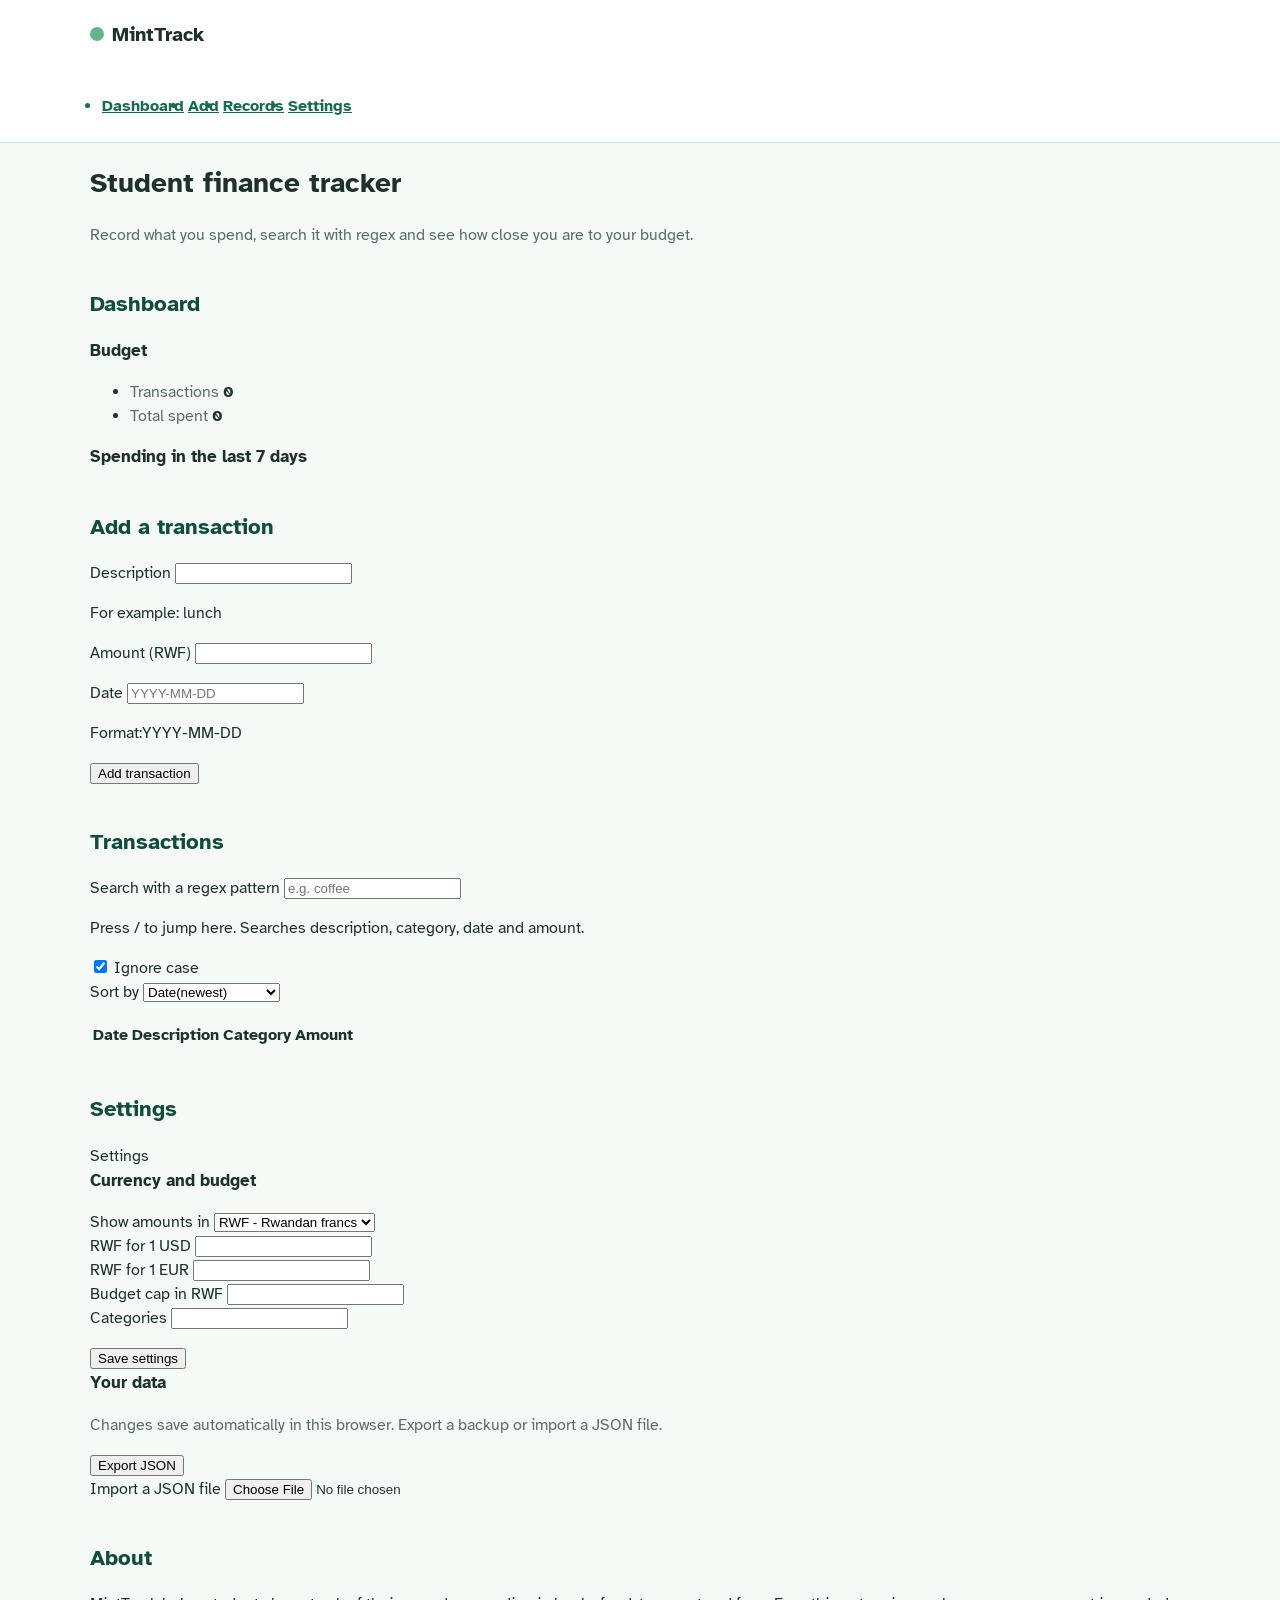
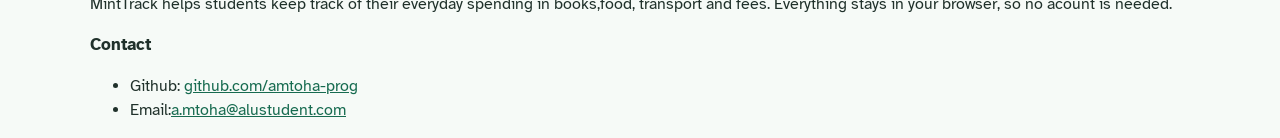
==== index.html @ 4b6a55cf "Improved navigation and footer layout" ====
<!DOCTYPE html>
<html lang="en">
  <head>
    <meta charset="UTF-8">
    <meta name="viewport" content="width=device-width, intial-scale=1">
    <meta name="description" content="MintTrack helps students record spending and stay under budget.">
    <title>MintTrack - Student Finance Tracker</title>
    <link rel="stylesheet" href="https://fonts.googleapis.com/css2?family=Atkinson+Hyperlegible:wght@400;700&display=swap">
    <link rel="stylesheet" href="styles/main.css">
  </head>
  <body>
    <a class="skip-link" href="#main"> Skip to main content</a>

    <header class="site-header">
      <div class="container header-inner">
        <p class="logo"><span class="logo-dot" aria-hidden="true"></span>MintTrack</p>
        <nav aria-label="Main">
          <ul class="nav-list">
            <li><a href="#dashboard">Dashboard</a></li>
            <li><a href="#add">Add</a></li>
            <li><a href="#records">Records</a></li>
            <li><a href="#settings">Settings</a></li>
          <ul>
        </nav>
      </div>
    </header>

    <main id="main" class="container" tabindex="-1">
      <h1>Student finance tracker</h1>
      <p class="muted">Record what you spend, search it with regex and see how close you are to your budget.</p>

      <!--Dashboard-->
      <section id="dasboard" aria-labelledby="dashboard-title">
        <h2 id="dashboard-title">Dashboard</h2>
        <div class="card">
          <h3>Budget</h3>
          <p class="big" id="budget-text"></p>
          <div class="meter" aria-hidden="true">
            <div class="meter-fill" id="meter-fill">
          </div>

          <p id="cap-polite" class="cap-msg" aria-live="polite"></p>
          <p id="cap-assertive" class="cap-msg over" aria-live="assertive"></p>
        </div>

        <ul class="stats">
          <li class="card"><span class="muted">Transactions</span> <strong id="stat-count">0</strong></li>
          <li class="card"><span class="muted">Total spent</span> <strong id="stat-week">0</strong></li>
        </ul>

        <div class="card">
          <h3 id="chart-title">Spending in the last 7 days</h3>
          <ol class="chart" id="chart" aria-labelledby="chart-title"></ol>
        </div>
      </section>

      <!--Adding form-->
      <section id="add" aria-labelledby="add-title">
        <h2 id="add-title">Add a transaction</h2>
        <form id="record-form" class="card" novalidate>
          <div class="form-row">
            <div class="field">
              <label for="description">Description</label>
              <input id="description" name="description" type="text" autocomplete="off" aria-describedby="description-hint description-error">
              <p id="description-hint" class="hint">For example: lunch</p>
              <p id="description-error" class="error" aria-live="polite"></p>
            </div>

            <div class="field">
              <label for="amount">Amount (RWF)</label>
              <input id="amount" name="amount" type="text" inputmode="decimal" autocomplete="off" aria-describedby="amount-hint amount-error">
              <p id="amount-error" class="error" aria-live="polite"></p>
            </div>

            <div class="field">
              <label for="date">Date</label>
              <input id="date" name="date" type="text" placeholder="YYYY-MM-DD" autocomplete="off" aria-describedby="date-hint date-error">

              <p id="date-hint" class="hint">Format:YYYY-MM-DD</p>
              <p id="date-error" class="error" aria-live="polite"></p>
            </div>
          </div>
          <button type="submit" class="btn">Add transaction</button>
        </form>
        <datalist id ="category-options"></datalist>
      </section>

      <!--Records-->

      <section id="records" aria-labelledby="records-title">
        <h2 id="records-title" tabindex="-1">Transactions</h2>
        <div class="card toolbar">
          <div class="field grow">
            <label for="search">Search with a regex pattern</label>

            <input id="search" type="search" autocomplete="off" spellcheck="false" placeholder="e.g. coffee" aria-describedby="search-hint search-error">
            <p id="search-hint" class="hint">Press / to jump here. Searches description, category, date and amount.</p>
          </div>
          <div class="check">
            <input id="ignore-case" type="checkbox" checked>
            <label for="ignore-case">Ignore case</label>
          </div>
          <div class="field">
            <label for="sort">Sort by</label>
            <select id="sort">
              <option value="date-new">Date(newest)</option>
              <option value="date-old">Date(oldest)</option>
              <option value="name-az">Description (A to Z)</option>
              <option value="name-za">Description (Z to A)</option>
              <option value="amount-high">Amount(highest)</option>
              <option value="amount-low">Amount(lowest)</option>
            </select>
          </div>
        </div>

        <p id="result-count" class="muted" roles="status"></p>
        <p id ="edit-error" class="error" aria-live="assertive"></p>
        <table class="records">
          <caption class="visually-hidden">Your transactions. Each row has edit and delete buttons,</caption>
          <thead>
            <tr>
              <th scope="col">Date</th>
              <th scope="col">Description</th>
              <th scope="col">Category</th>
              <th scope="col" class="num">Amount</th>
              <th scope="col"><span class="visually-hidden">Actions</span></th>
            </tr>
          </thead>
          <tbody id="records-body"></tbody>
        </table>
        <p id="empty-state" class="empty" hidden></p>
      </section>

      <!--Settings-->
      <section id="settings" aria-labelledby="settings-title">
        <h2 id="settings-title">Settings</h2>
        <div class="split">
          <form id="settings-title">Settings</h2>
            <div class="split">
              <form id="settings-form" class="card" nonvalidate>
                <h3>Currency and budget</h3>
                <div class="field">
                  <label for="currency">Show amounts in</label>
                  <select id="currency">
                    <option value="RWF">RWF - Rwandan francs</option>
                    <option value="USD">USD - US dollar</option>
                    <option value="EUR">EUR - Euro</option>
                  </select>
                </div>
                <div class="field">
                  <label for="rate-usd">RWF for 1 USD</label>
                  <input id="rate-usd" type="text" inputmode="decimal">
                </div>
                <div class="field">
                  <label for="rate-eur">RWF for 1 EUR</label>
                  <input id="rate-eur" type="text" inputmode="decimal">
                </div>
                <div class="field">
                  <label="cap">Budget cap in RWF</label>
                  <input id="cap" type="text" inputmode="decimal">
                </div>
                <div class="field">
                  <label for="categories">Categories</label>
                  <input id="categories" type="text" autocomplete="off">
                </div>
                <p id="settings-error" class="error" aira-live="polite"></p>
                <button type="submit" class="btn">Save settings</button>
              </form>
              <div class="card">
                <h3>Your data</h3>
                <p class="muted">Changes save automatically in this browser. Export a backup or import a JSON file.</p>
                <button type="button" id="export-btn" class="btn light">Export JSON</button>
                <div class="field top-space">
                  <label for="import-file">Import a JSON file</label>
                  <input id="import-file" type="file" accept=".json,application/json">
                </div>
              </div>
              <p id="data-msg" class="muted" role="status"></p>
            </div>
          </div>
        </section>
        
        <!--About-->
        <section id="about" aria-labelledby="about-title">
          <h2 id="about-title">About</h2>
          <div class="card">
            <p>MintTrack helps students keep track of their everyday spending in books,food, transport and fees. Everything stays in your browser, so no acount is needed.</p>
            <h3>Contact</h3>
            <ul>
              <li>Github: <a href="https://github.com/amtoha-prog">github.com/amtoha-prog</a></li>
              <li>Email:<a href="mailto:a.mtoha@alustudent.com">a.mtoha@alustudent.com</a></li>
            </ul>
          </div>
        </section>
      </main>

               






  </body>

</html>
---- styles/main.css ----
body{
  margin:0;
  font-family: "Atkinson Hyperlegible", Arial, sans-serif;
  line-height: 1.5;
  color: #20312b;
  background-color:#f6faf7;
}

h1{font-size: 28px;}
h2{font-size:22px; margin-top: 40px; color:#104d3b;}
h3{font-size:17px; margin-top: 0;}
a{color:#176b50;}
.muted{color:#5d6c65;}

.container{max-width:1100px; margin: 0 auto; padding: 0 16px;}

/*----Accessibility----*/
:focus-visible{outline: 3px solid #20312b; outline-offset: 2px;}

.visually-hidden{
  position:absolute;
  width: 1px;
  height: 1px;
  overflow: hidden;
  clip:rect(0 0 0 0);
}

.skip-link{
  position: absolute;
  top: -100px;
  left: 16px;
  padding: 10px 16px;
  color: #ffffff;
  background-color: #20312b;
}
.skip-link:focus {top: 0;}

/* -- Header and footer -- */
.site-header{background-color:#ffffff; border-bottom: 1px solid #d5e2da; }

.header-inner{display: flex; flex-direction:column;}

.logo{font-size: 20px; font-weight: bold;}

.logo-dot{display: inline-block; width: 14px; height: 14px; margin-right: 8px; border-radius: 50%; background-color: #63b68a;}

.nav-list{display: flex; flex-wrap: wrap; gap: 4px; padding: 8px 12px; color:#176b50; font-weight: bold; text-decoration: none; border-radius: 6px;}
.nav-list a:hover {background-color:#eaf5ef;}

.site-footer{margin-top: 40px; padding: 16px 0; color:#5d6c65; border-top: 1px solid #d5e2da;}
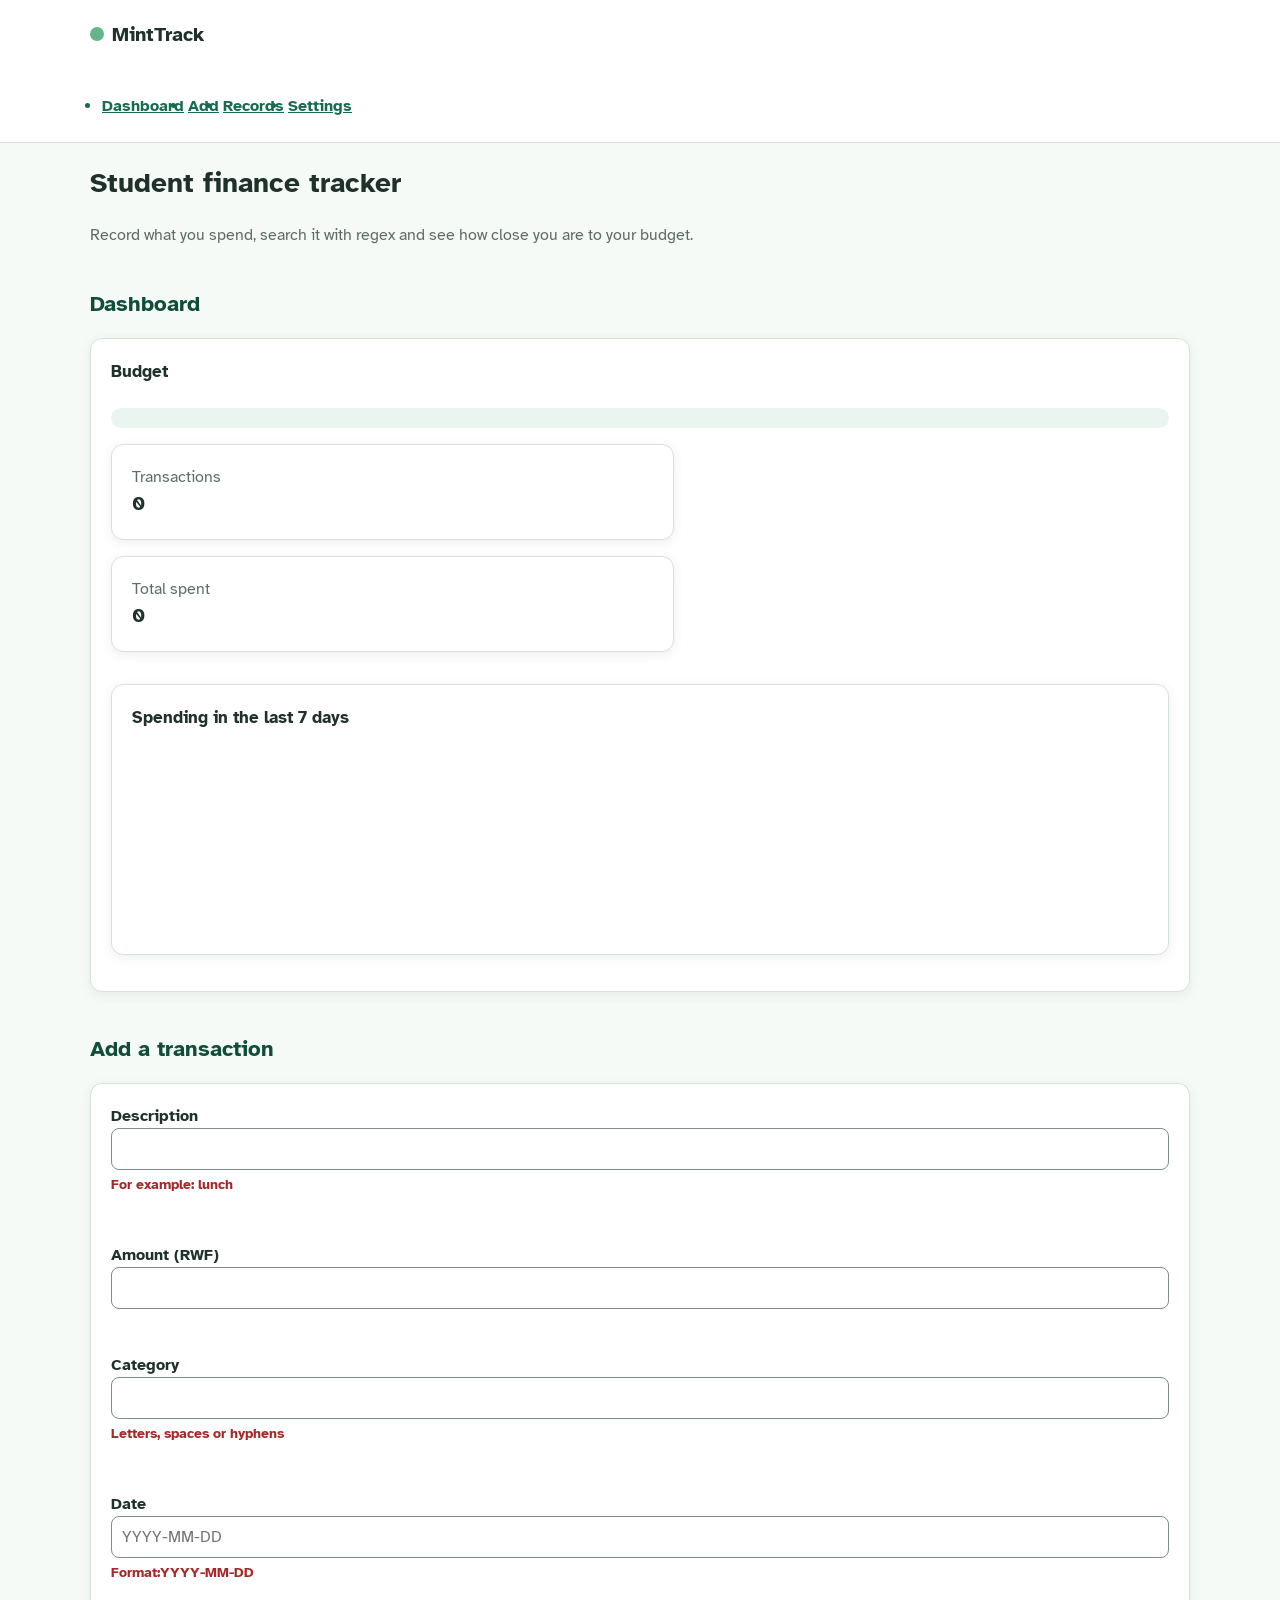
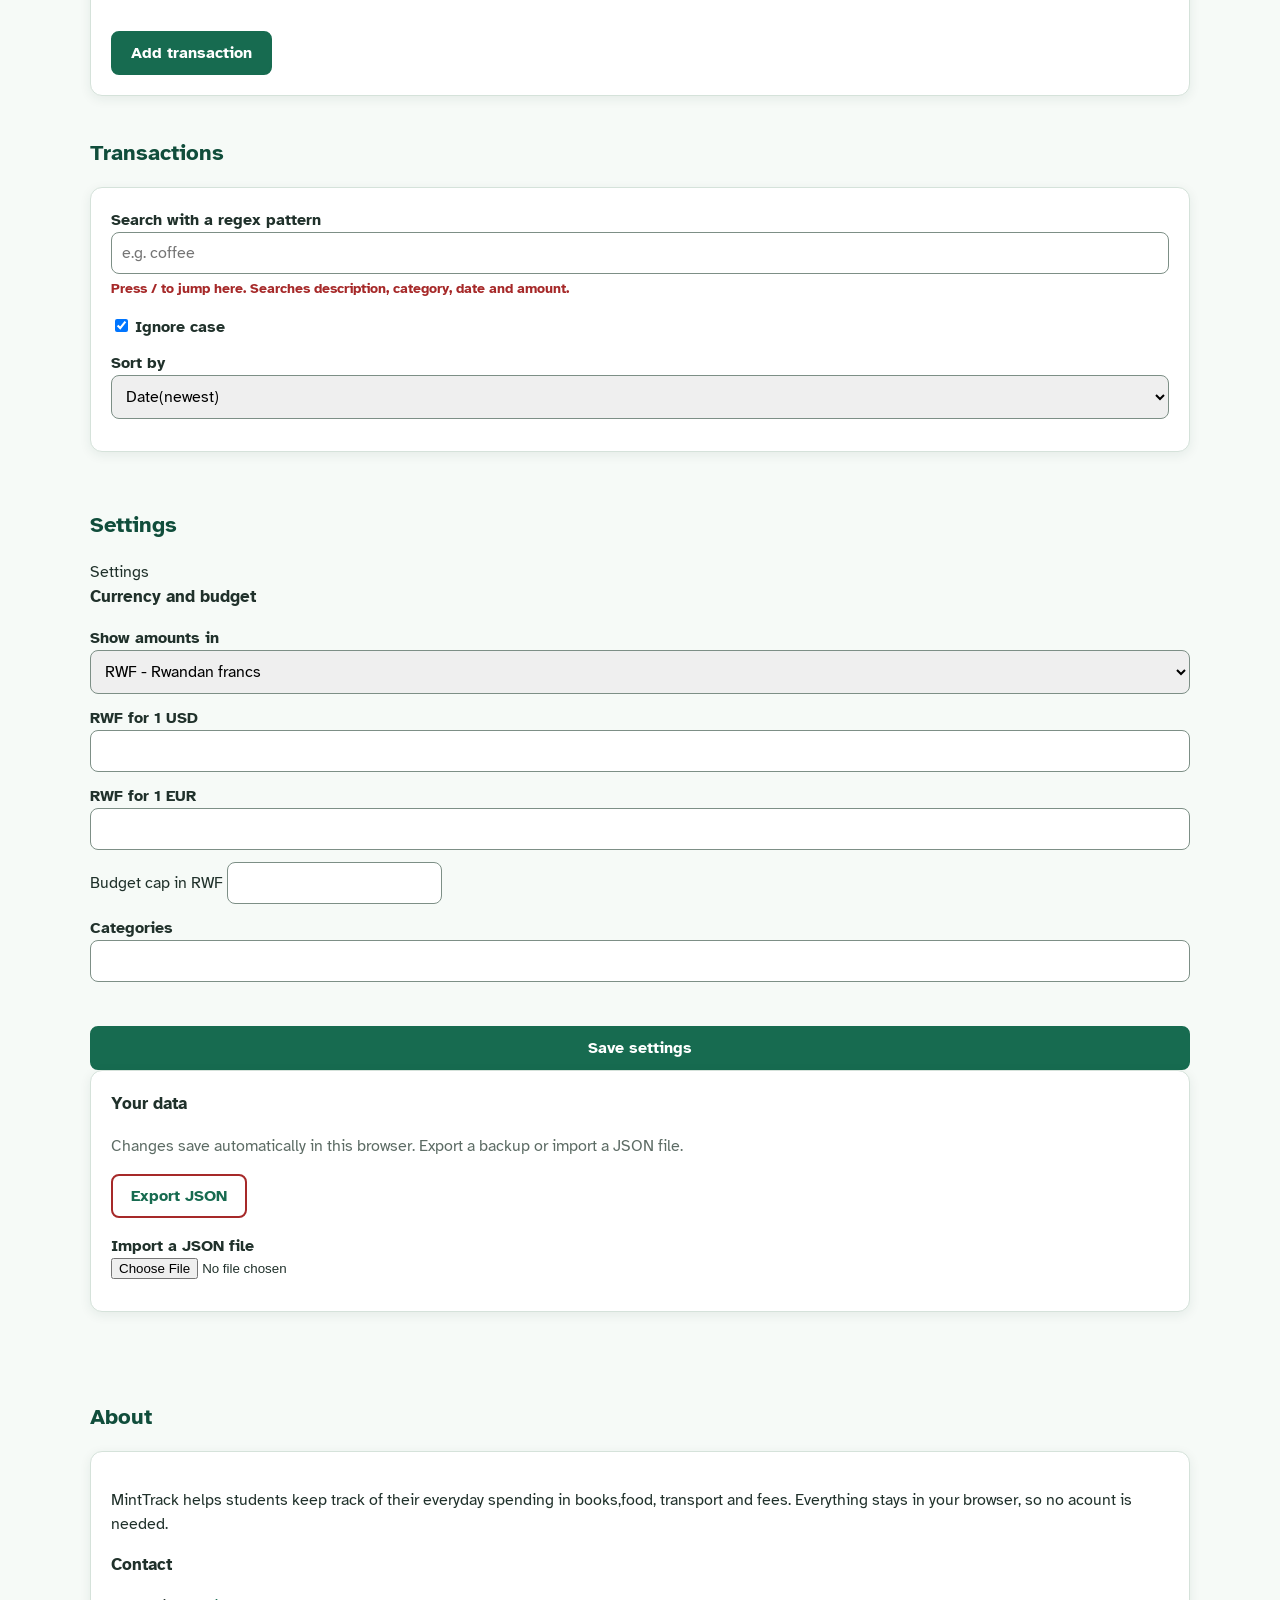
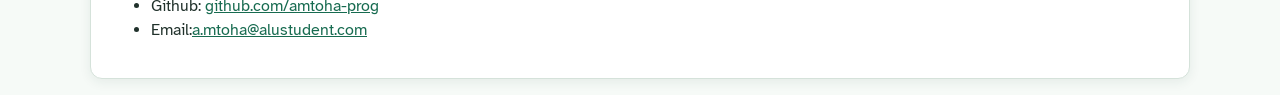
==== commit 68330485: "Added Category field" ====
--- a/index.html
+++ b/index.html
@@ -70,6 +70,12 @@
               <label for="amount">Amount (RWF)</label>
               <input id="amount" name="amount" type="text" inputmode="decimal" autocomplete="off" aria-describedby="amount-hint amount-error">
               <p id="amount-error" class="error" aria-live="polite"></p>
+            </div>
+            <div class="field">
+              <label for="category">Category</label>
+              <input id="category" name="caegory" type="text" list="category-options" autocomplete="off" aria-describedby="category-hint category-error">
+              <p id="category-hint" class="hint">Letters, spaces or hyphens</p>
+              <p id="category-error" class="error" aria-live="polite"></p>
             </div>
 
             <div class="field">
--- a/styles/main.css
+++ b/styles/main.css
@@ -47,4 +47,122 @@
 .nav-list{display: flex; flex-wrap: wrap; gap: 4px; padding: 8px 12px; color:#176b50; font-weight: bold; text-decoration: none; border-radius: 6px;}
 .nav-list a:hover {background-color:#eaf5ef;}
 
-.site-footer{margin-top: 40px; padding: 16px 0; color:#5d6c65; border-top: 1px solid #d5e2da;}+.site-footer{margin-top: 40px; padding: 16px 0; color:#5d6c65; border-top: 1px solid #d5e2da;}
+
+/* --Cards and buttons-- */
+.card{
+  margin-bottom: 16px;
+  padding: 20px;
+  background-color: #ffffff;
+  border: 1px solid #d5e2da;
+  border-radius: 12px;
+  box-shadow: 0 3px 12px rgba(24, 65, 47, 0.08);
+}
+
+.btn{
+  padding:10px 18px;
+  font-family:inherit;
+  font-size: 16px;
+  font-weight: bold;
+  color:#ffffff;
+  background-color:#176b50;
+  border: 2px solid #176b50;
+  border-radius: 8px;
+  cursor: pointer;
+  transition: background-color 0.2s;
+}
+.btn:hover{background-color:#104d3b}
+
+.btn.light{color:#176b50; background-color:#ffffff; border-color:#a62929;}
+.btn.red:hover{background-color: #fcecec;}
+
+.btn.small{padding: 4px 12px; font-size: 14px;}
+
+/* --Dashboard-- */
+.big{font-size: 24px; font-weight: bold;}
+.meter{height: 20px; background-color: #eaf5ef; border-radius: 20px; overflow: hidden;}
+
+.meter-fill{
+  width: 0;
+  height: 100%;
+  background-color: #176b50;
+  transition: width 0.6s;
+}
+.meter-fill.over{background-color: #a62929;}
+
+.cap-msg{ font-weight: bold;}
+.cap-msg.over{ color: #a62929}
+
+
+.stats{display: flex; flex-wrap: wrap; gap: 0 16px; padding: 0; list-style: none;}
+.stats li{display: flex; flex-direction: column; width: calc(50% - 8px);}
+.stats strong{ font-size: 20px;}
+
+.chart{ display: flex; align-items: flex-end; gap: 8px; height: 170px; padding: 0; list-style: none;}
+.bar-item{ display: flex; flex-direction: column; align-items: center; flex: 1; width: 100%;}
+.bar-track{display: flex; align-items: flex-end; justify-content: center; flex: 1; width: 100%;}
+.bar-label{font-size: 13px; color:#5d6c65;}
+
+.bar{
+  width: 100%;
+  max-width: 48px;
+  min-height: 3px;
+  background-color:#176b50;
+  border-radius: 6px 6px 0 0;
+  transform-origin: bottom;
+  animation: grow 05.s;
+}
+@keyframes grow{from{transform: scaleY(0);}to{transform: scaleY(1);}}
+
+/* --Forms-- */
+.form-row, .toolbar, .split{ display: flex; flex-direction: column;}
+
+.field{ display: flex; flex-direction: column; margin-bottom: 12px;}
+label{font-weight: bold;}
+
+input[type="text"], input[type="search"], select{
+  padding:10px;
+  font-family: inherit;
+  font-size: 16px;
+  border: 1px solid #7d8f86;
+  border-radius: 8px;
+}
+
+input[aria-invalid="true"] {border: 2px solid #a62929; background-color:#fcecec;}
+
+.hint{margin: 4px 0; font-size: 14px; font-weight: bold; color: #a62929;}
+.check{ margin-bottom: 12px;}
+.top-space{ margin-top: 16px;}
+
+/* --Transactions: cards on phones-- */
+.records{ width: 100%; border-collapse: collapse;}
+.records thead{display: none;}
+
+.records tr{
+  display: block;
+  margin-bottom: 12px;
+  padding: 12px;
+  background-color:#ffffff;
+  border: 1px solid #d5e2da;
+  border-radius: 10px;
+}
+
+.records td::before {display: flex; justify-content: space-between; padding: 4px 0;}
+
+.records td.actions {justify-content: flex-end; gap: 8px;}
+
+.empty{padding: 24px; text-align: senter; border: 2px dashed #d5e2da;}
+
+/* --Message box-- */
+.toast{
+  position: fixed;
+  bottom: 16px;
+  left: 16px;
+  padding: 12px 20px;
+  color: #ffffff;
+  background-color: #20312b;
+  border-radius: 8px;
+  opacity: 0;
+  transition: opacity 0.3s;
+}
+.toast.show{opacity: 1;}
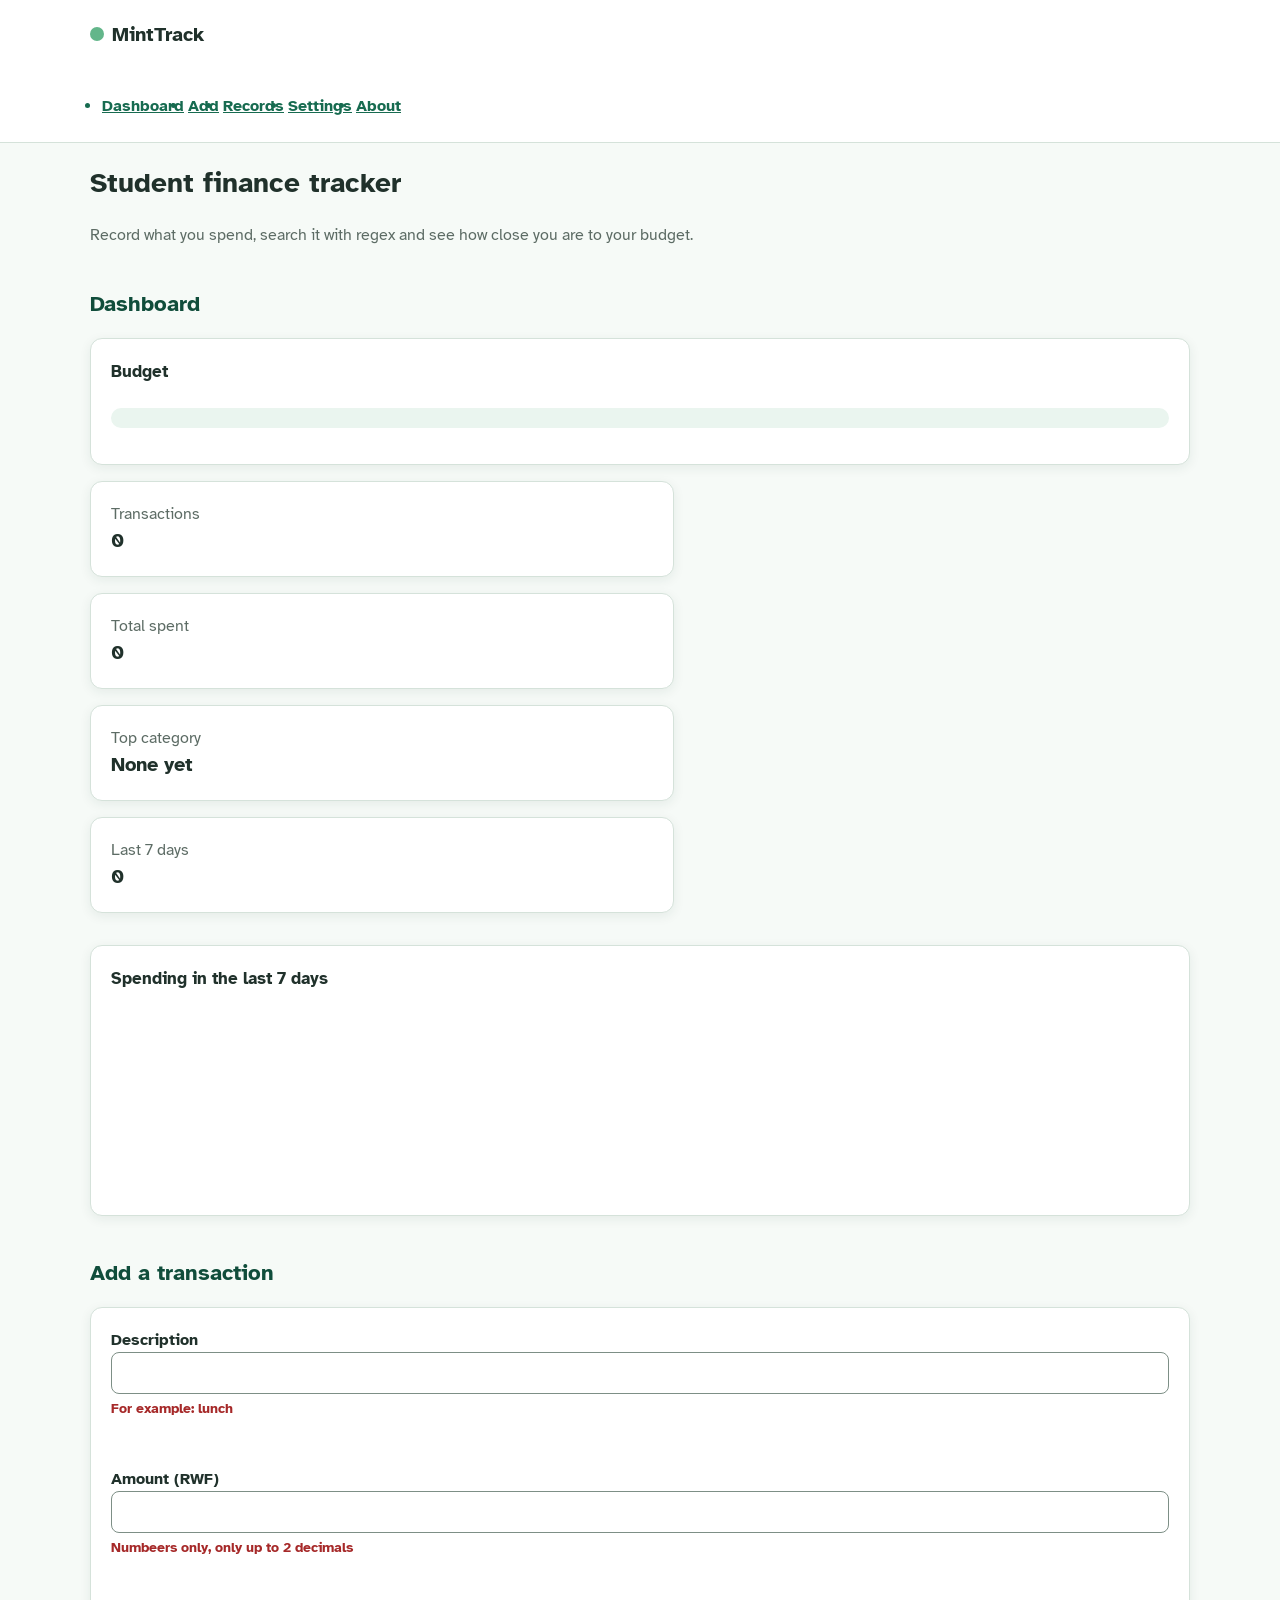
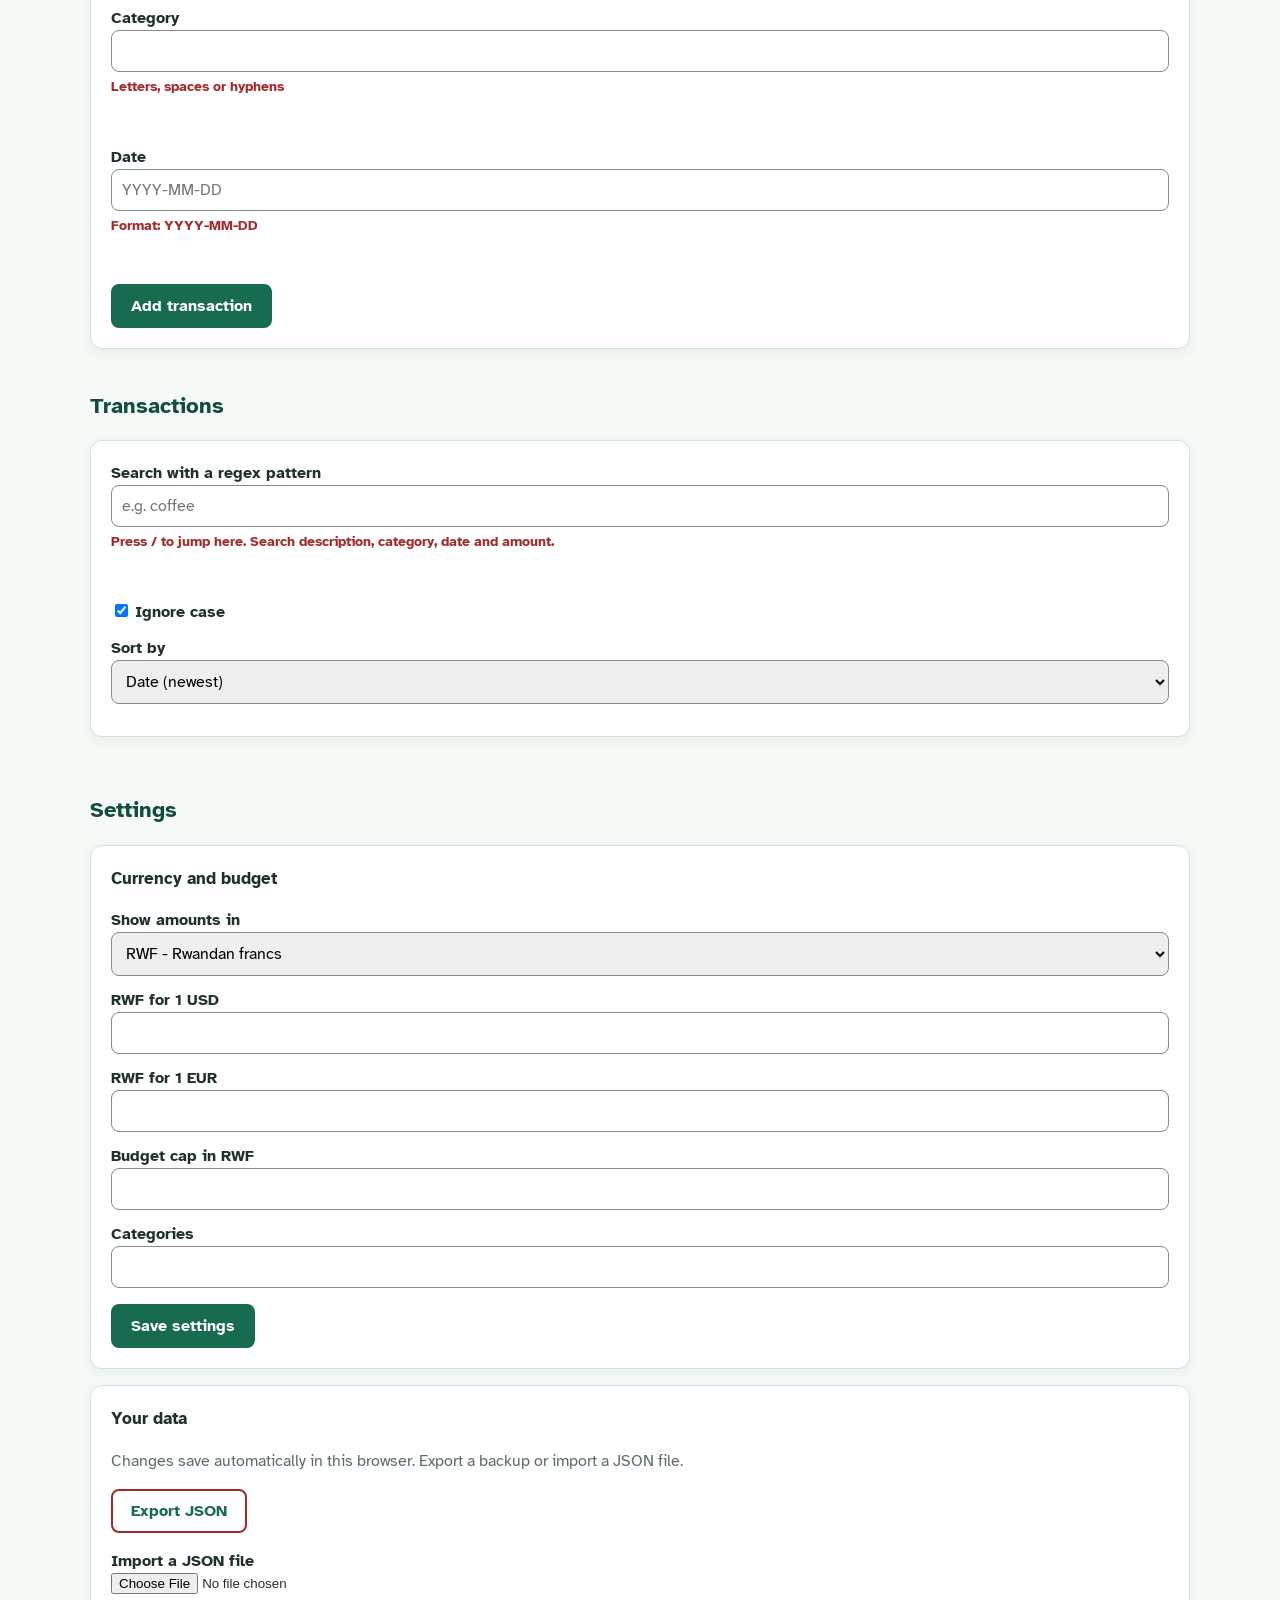
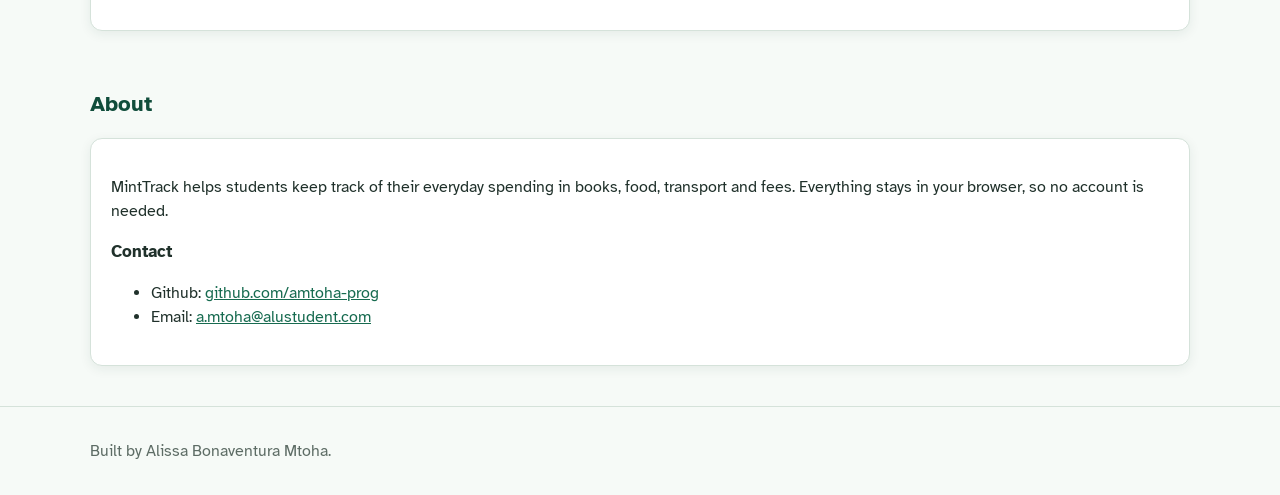
==== commit 9b10ead8: "Corrected typo errors" ====
--- a/index.html
+++ b/index.html
@@ -1,212 +1,222 @@
 <!DOCTYPE html>
 <html lang="en">
-  <head>
-    <meta charset="UTF-8">
-    <meta name="viewport" content="width=device-width, intial-scale=1">
-    <meta name="description" content="MintTrack helps students record spending and stay under budget.">
-    <title>MintTrack - Student Finance Tracker</title>
-    <link rel="stylesheet" href="https://fonts.googleapis.com/css2?family=Atkinson+Hyperlegible:wght@400;700&display=swap">
-    <link rel="stylesheet" href="styles/main.css">
-  </head>
-  <body>
-    <a class="skip-link" href="#main"> Skip to main content</a>
-
-    <header class="site-header">
-      <div class="container header-inner">
-        <p class="logo"><span class="logo-dot" aria-hidden="true"></span>MintTrack</p>
-        <nav aria-label="Main">
-          <ul class="nav-list">
-            <li><a href="#dashboard">Dashboard</a></li>
-            <li><a href="#add">Add</a></li>
-            <li><a href="#records">Records</a></li>
-            <li><a href="#settings">Settings</a></li>
-          <ul>
-        </nav>
-      </div>
-    </header>
-
-    <main id="main" class="container" tabindex="-1">
-      <h1>Student finance tracker</h1>
-      <p class="muted">Record what you spend, search it with regex and see how close you are to your budget.</p>
-
-      <!--Dashboard-->
-      <section id="dasboard" aria-labelledby="dashboard-title">
-        <h2 id="dashboard-title">Dashboard</h2>
+
+<head>
+  <meta charset="UTF-8">
+  <meta name="viewport" content="width=device-width, initial-scale=1">
+  <meta name="description" content="MintTrack helps students record spending and stay under budget.">
+  <title>MintTrack - Student Finance Tracker</title>
+  <link rel="stylesheet"
+    href="https://fonts.googleapis.com/css2?family=Atkinson+Hyperlegible:wght@400;700&display=swap">
+  <link rel="stylesheet" href="styles/main.css">
+</head>
+
+<body>
+  <a class="skip-link" href="#main"> Skip to main content</a>
+
+  <header class="site-header">
+    <div class="container header-inner">
+      <p class="logo"><span class="logo-dot" aria-hidden="true"></span>MintTrack</p>
+      <nav aria-label="Main">
+        <ul class="nav-list">
+          <li><a href="#dashboard">Dashboard</a></li>
+          <li><a href="#add">Add</a></li>
+          <li><a href="#records">Records</a></li>
+          <li><a href="#settings">Settings</a></li>
+          <li><a href=#about>About</a></li>
+        </ul>
+      </nav>
+    </div>
+  </header>
+
+  <main id="main" class="container" tabindex="-1">
+    <h1>Student finance tracker</h1>
+    <p class="muted">Record what you spend, search it with regex and see how close you are to your budget.</p>
+
+    <!--Dashboard-->
+    <section id="dashboard" aria-labelledby="dashboard-title">
+      <h2 id="dashboard-title">Dashboard</h2>
+      <div class="card">
+        <h3>Budget</h3>
+        <p class="big" id="budget-text"></p>
+        <div class="meter" aria-hidden="true">
+          <div class="meter-fill" id="meter-fill"></div>
+        </div>
+
+        <p id="cap-polite" class="cap-msg" aria-live="polite"></p>
+        <p id="cap-assertive" class="cap-msg over" aria-live="assertive"></p>
+      </div>
+
+      <ul class="stats">
+        <li class="card"><span class="muted">Transactions</span> <strong id="stat-count">0</strong></li>
+        <li class="card"><span class="muted">Total spent</span> <strong id="stat-total">0</strong></li>
+        <li class="card"><span class="muted">Top category</span> <strong id="stat-top">None yet</strong></li>
+        <li class="card"><span class="muted">Last 7 days</span> <strong id="stat-week">0</strong></li>
+      </ul>
+
+      <div class="card">
+        <h3 id="chart-title">Spending in the last 7 days</h3>
+        <ol class="chart" id="chart" aria-labelledby="chart-title"></ol>
+      </div>
+    </section>
+
+    <!--Adding form-->
+    <section id="add" aria-labelledby="add-title">
+      <h2 id="add-title">Add a transaction</h2>
+      <form id="record-form" class="card" novalidate>
+        <div class="form-row">
+          <div class="field">
+            <label for="description">Description</label>
+            <input id="description" name="description" type="text" autocomplete="off"
+              aria-describedby="description-hint description-error">
+            <p id="description-hint" class="hint">For example: lunch</p>
+            <p id="description-error" class="error" aria-live="polite"></p>
+          </div>
+
+          <div class="field">
+            <label for="amount">Amount (RWF)</label>
+            <input id="amount" name="amount" type="text" inputmode="decimal" autocomplete="off"
+              aria-describedby="amount-hint amount-error">
+            <p id="amount-hint" class="hint">Numbeers only, only up to 2 decimals</p>
+            <p id="amount-error" class="error" aria-live="polite"></p>
+          </div>
+          <div class="field">
+            <label for="category">Category</label>
+            <input id="category" name="category" type="text" list="category-options" autocomplete="off"
+              aria-describedby="category-hint category-error">
+            <p id="category-hint" class="hint">Letters, spaces or hyphens</p>
+            <p id="category-error" class="error" aria-live="polite"></p>
+          </div>
+
+          <div class="field">
+            <label for="date">Date</label>
+            <input id="date" name="date" type="text" placeholder="YYYY-MM-DD" autocomplete="off"
+              aria-describedby="date-hint date-error">
+
+            <p id="date-hint" class="hint">Format: YYYY-MM-DD</p>
+            <p id="date-error" class="error" aria-live="polite"></p>
+          </div>
+        </div>
+        <button type="submit" class="btn">Add transaction</button>
+      </form>
+      <datalist id="category-options"></datalist>
+    </section>
+
+    <!--Records-->
+
+    <section id="records" aria-labelledby="records-title">
+      <h2 id="records-title" tabindex="-1">Transactions</h2>
+      <div class="card toolbar">
+        <div class="field grow">
+          <label for="search">Search with a regex pattern</label>
+
+          <input id="search" type="search" autocomplete="off" spellcheck="false" placeholder="e.g. coffee"
+            aria-describedby="search-hint search-error">
+          <p id="search-hint" class="hint">Press / to jump here. Search description, category, date and amount.</p>
+          <p id="search-error" class="error" aria-live="polite"></p>
+        </div>
+        <div class="check">
+          <input id="ignore-case" type="checkbox" checked>
+          <label for="ignore-case">Ignore case</label>
+        </div>
+        <div class="field">
+          <label for="sort">Sort by</label>
+          <select id="sort">
+            <option value="date-new">Date (newest)</option>
+            <option value="date-old">Date (oldest)</option>
+            <option value="name-az">Description (A to Z)</option>
+            <option value="name-za">Description (Z to A)</option>
+            <option value="amount-high">Amount (highest)</option>
+            <option value="amount-low">Amount (lowest)</option>
+          </select>
+        </div>
+      </div>
+
+      <p id="result-count" class="muted" role="status"></p>
+      <p id="edit-error" class="error" aria-live="assertive"></p>
+      <table class="records">
+        <caption class="visually-hidden">Your transactions. Each row has edit and delete buttons.</caption>
+        <thead>
+          <tr>
+            <th scope="col">Date</th>
+            <th scope="col">Description</th>
+            <th scope="col">Category</th>
+            <th scope="col" class="num">Amount</th>
+            <th scope="col"><span class="visually-hidden">Actions</span></th>
+          </tr>
+        </thead>
+        <tbody id="records-body"></tbody>
+      </table>
+      <p id="empty-state" class="empty" hidden></p>
+    </section>
+
+    <!--Settings-->
+    <section id="settings" aria-labelledby="settings-title">
+      <h2 id="settings-title">Settings</h2>
+      <div class="split">
+        <form id="settings-form" class="card" novalidate>
+          <h3>Currency and budget</h3>
+          <div class="field">
+            <label for="currency">Show amounts in</label>
+            <select id="currency">
+              <option value="RWF">RWF - Rwandan francs</option>
+              <option value="USD">USD - US dollar</option>
+              <option value="EUR">EUR - Euro</option>
+            </select>
+          </div>
+          <div class="field">
+            <label for="rate-usd">RWF for 1 USD</label>
+            <input id="rate-usd" type="text" inputmode="decimal">
+          </div>
+          <div class="field">
+            <label for="rate-eur">RWF for 1 EUR</label>
+            <input id="rate-eur" type="text" inputmode="decimal">
+          </div>
+          <div class="field">
+            <label for="cap">Budget cap in RWF</label>
+            <input id="cap" type="text" inputmode="decimal">
+          </div>
+          <div class="field">
+            <label for="categories">Categories</label>
+            <input id="categories" type="text" autocomplete="off">
+          </div>
+          <p id="settings-error" class="error" aria-live="polite"></p>
+          <button type="submit" class="btn">Save settings</button>
+        </form>
         <div class="card">
-          <h3>Budget</h3>
-          <p class="big" id="budget-text"></p>
-          <div class="meter" aria-hidden="true">
-            <div class="meter-fill" id="meter-fill">
-          </div>
-
-          <p id="cap-polite" class="cap-msg" aria-live="polite"></p>
-          <p id="cap-assertive" class="cap-msg over" aria-live="assertive"></p>
-        </div>
-
-        <ul class="stats">
-          <li class="card"><span class="muted">Transactions</span> <strong id="stat-count">0</strong></li>
-          <li class="card"><span class="muted">Total spent</span> <strong id="stat-week">0</strong></li>
+          <h3>Your data</h3>
+          <p class="muted">Changes save automatically in this browser. Export a backup or import a JSON file.</p>
+          <button type="button" id="export-btn" class="btn light">Export JSON</button>
+          <div class="field top-space">
+            <label for="import-file">Import a JSON file</label>
+            <input id="import-file" type="file" accept=".json,application/json">
+          </div>
+          <p id="data-msg" class="muted" role="status"></p>
+        </div>
+      </div>
+    </section>
+
+    <!--About-->
+    <section id="about" aria-labelledby="about-title">
+      <h2 id="about-title">About</h2>
+      <div class="card">
+        <p>MintTrack helps students keep track of their everyday spending in books, food, transport and fees. Everything
+          stays in your browser, so no account is needed.</p>
+        <h3>Contact</h3>
+        <ul>
+          <li>Github: <a href="https://github.com/amtoha-prog">github.com/amtoha-prog</a></li>
+          <li>Email: <a href="mailto:a.mtoha@alustudent.com">a.mtoha@alustudent.com</a></li>
         </ul>
-
-        <div class="card">
-          <h3 id="chart-title">Spending in the last 7 days</h3>
-          <ol class="chart" id="chart" aria-labelledby="chart-title"></ol>
-        </div>
-      </section>
-
-      <!--Adding form-->
-      <section id="add" aria-labelledby="add-title">
-        <h2 id="add-title">Add a transaction</h2>
-        <form id="record-form" class="card" novalidate>
-          <div class="form-row">
-            <div class="field">
-              <label for="description">Description</label>
-              <input id="description" name="description" type="text" autocomplete="off" aria-describedby="description-hint description-error">
-              <p id="description-hint" class="hint">For example: lunch</p>
-              <p id="description-error" class="error" aria-live="polite"></p>
-            </div>
-
-            <div class="field">
-              <label for="amount">Amount (RWF)</label>
-              <input id="amount" name="amount" type="text" inputmode="decimal" autocomplete="off" aria-describedby="amount-hint amount-error">
-              <p id="amount-error" class="error" aria-live="polite"></p>
-            </div>
-            <div class="field">
-              <label for="category">Category</label>
-              <input id="category" name="caegory" type="text" list="category-options" autocomplete="off" aria-describedby="category-hint category-error">
-              <p id="category-hint" class="hint">Letters, spaces or hyphens</p>
-              <p id="category-error" class="error" aria-live="polite"></p>
-            </div>
-
-            <div class="field">
-              <label for="date">Date</label>
-              <input id="date" name="date" type="text" placeholder="YYYY-MM-DD" autocomplete="off" aria-describedby="date-hint date-error">
-
-              <p id="date-hint" class="hint">Format:YYYY-MM-DD</p>
-              <p id="date-error" class="error" aria-live="polite"></p>
-            </div>
-          </div>
-          <button type="submit" class="btn">Add transaction</button>
-        </form>
-        <datalist id ="category-options"></datalist>
-      </section>
-
-      <!--Records-->
-
-      <section id="records" aria-labelledby="records-title">
-        <h2 id="records-title" tabindex="-1">Transactions</h2>
-        <div class="card toolbar">
-          <div class="field grow">
-            <label for="search">Search with a regex pattern</label>
-
-            <input id="search" type="search" autocomplete="off" spellcheck="false" placeholder="e.g. coffee" aria-describedby="search-hint search-error">
-            <p id="search-hint" class="hint">Press / to jump here. Searches description, category, date and amount.</p>
-          </div>
-          <div class="check">
-            <input id="ignore-case" type="checkbox" checked>
-            <label for="ignore-case">Ignore case</label>
-          </div>
-          <div class="field">
-            <label for="sort">Sort by</label>
-            <select id="sort">
-              <option value="date-new">Date(newest)</option>
-              <option value="date-old">Date(oldest)</option>
-              <option value="name-az">Description (A to Z)</option>
-              <option value="name-za">Description (Z to A)</option>
-              <option value="amount-high">Amount(highest)</option>
-              <option value="amount-low">Amount(lowest)</option>
-            </select>
-          </div>
-        </div>
-
-        <p id="result-count" class="muted" roles="status"></p>
-        <p id ="edit-error" class="error" aria-live="assertive"></p>
-        <table class="records">
-          <caption class="visually-hidden">Your transactions. Each row has edit and delete buttons,</caption>
-          <thead>
-            <tr>
-              <th scope="col">Date</th>
-              <th scope="col">Description</th>
-              <th scope="col">Category</th>
-              <th scope="col" class="num">Amount</th>
-              <th scope="col"><span class="visually-hidden">Actions</span></th>
-            </tr>
-          </thead>
-          <tbody id="records-body"></tbody>
-        </table>
-        <p id="empty-state" class="empty" hidden></p>
-      </section>
-
-      <!--Settings-->
-      <section id="settings" aria-labelledby="settings-title">
-        <h2 id="settings-title">Settings</h2>
-        <div class="split">
-          <form id="settings-title">Settings</h2>
-            <div class="split">
-              <form id="settings-form" class="card" nonvalidate>
-                <h3>Currency and budget</h3>
-                <div class="field">
-                  <label for="currency">Show amounts in</label>
-                  <select id="currency">
-                    <option value="RWF">RWF - Rwandan francs</option>
-                    <option value="USD">USD - US dollar</option>
-                    <option value="EUR">EUR - Euro</option>
-                  </select>
-                </div>
-                <div class="field">
-                  <label for="rate-usd">RWF for 1 USD</label>
-                  <input id="rate-usd" type="text" inputmode="decimal">
-                </div>
-                <div class="field">
-                  <label for="rate-eur">RWF for 1 EUR</label>
-                  <input id="rate-eur" type="text" inputmode="decimal">
-                </div>
-                <div class="field">
-                  <label="cap">Budget cap in RWF</label>
-                  <input id="cap" type="text" inputmode="decimal">
-                </div>
-                <div class="field">
-                  <label for="categories">Categories</label>
-                  <input id="categories" type="text" autocomplete="off">
-                </div>
-                <p id="settings-error" class="error" aira-live="polite"></p>
-                <button type="submit" class="btn">Save settings</button>
-              </form>
-              <div class="card">
-                <h3>Your data</h3>
-                <p class="muted">Changes save automatically in this browser. Export a backup or import a JSON file.</p>
-                <button type="button" id="export-btn" class="btn light">Export JSON</button>
-                <div class="field top-space">
-                  <label for="import-file">Import a JSON file</label>
-                  <input id="import-file" type="file" accept=".json,application/json">
-                </div>
-              </div>
-              <p id="data-msg" class="muted" role="status"></p>
-            </div>
-          </div>
-        </section>
-        
-        <!--About-->
-        <section id="about" aria-labelledby="about-title">
-          <h2 id="about-title">About</h2>
-          <div class="card">
-            <p>MintTrack helps students keep track of their everyday spending in books,food, transport and fees. Everything stays in your browser, so no acount is needed.</p>
-            <h3>Contact</h3>
-            <ul>
-              <li>Github: <a href="https://github.com/amtoha-prog">github.com/amtoha-prog</a></li>
-              <li>Email:<a href="mailto:a.mtoha@alustudent.com">a.mtoha@alustudent.com</a></li>
-            </ul>
-          </div>
-        </section>
-      </main>
-
-               
-
-
-
-
-
-
-  </body>
+      </div>
+    </section>
+  </main>
+
+  <footer class="site-footer">
+    <div class="container">
+      <p>Built by Alissa Bonaventura Mtoha.</p>
+    </div>
+  </footer>
+  <div id="status" class="toast" role="status"></div>
+</body>
 
 </html>
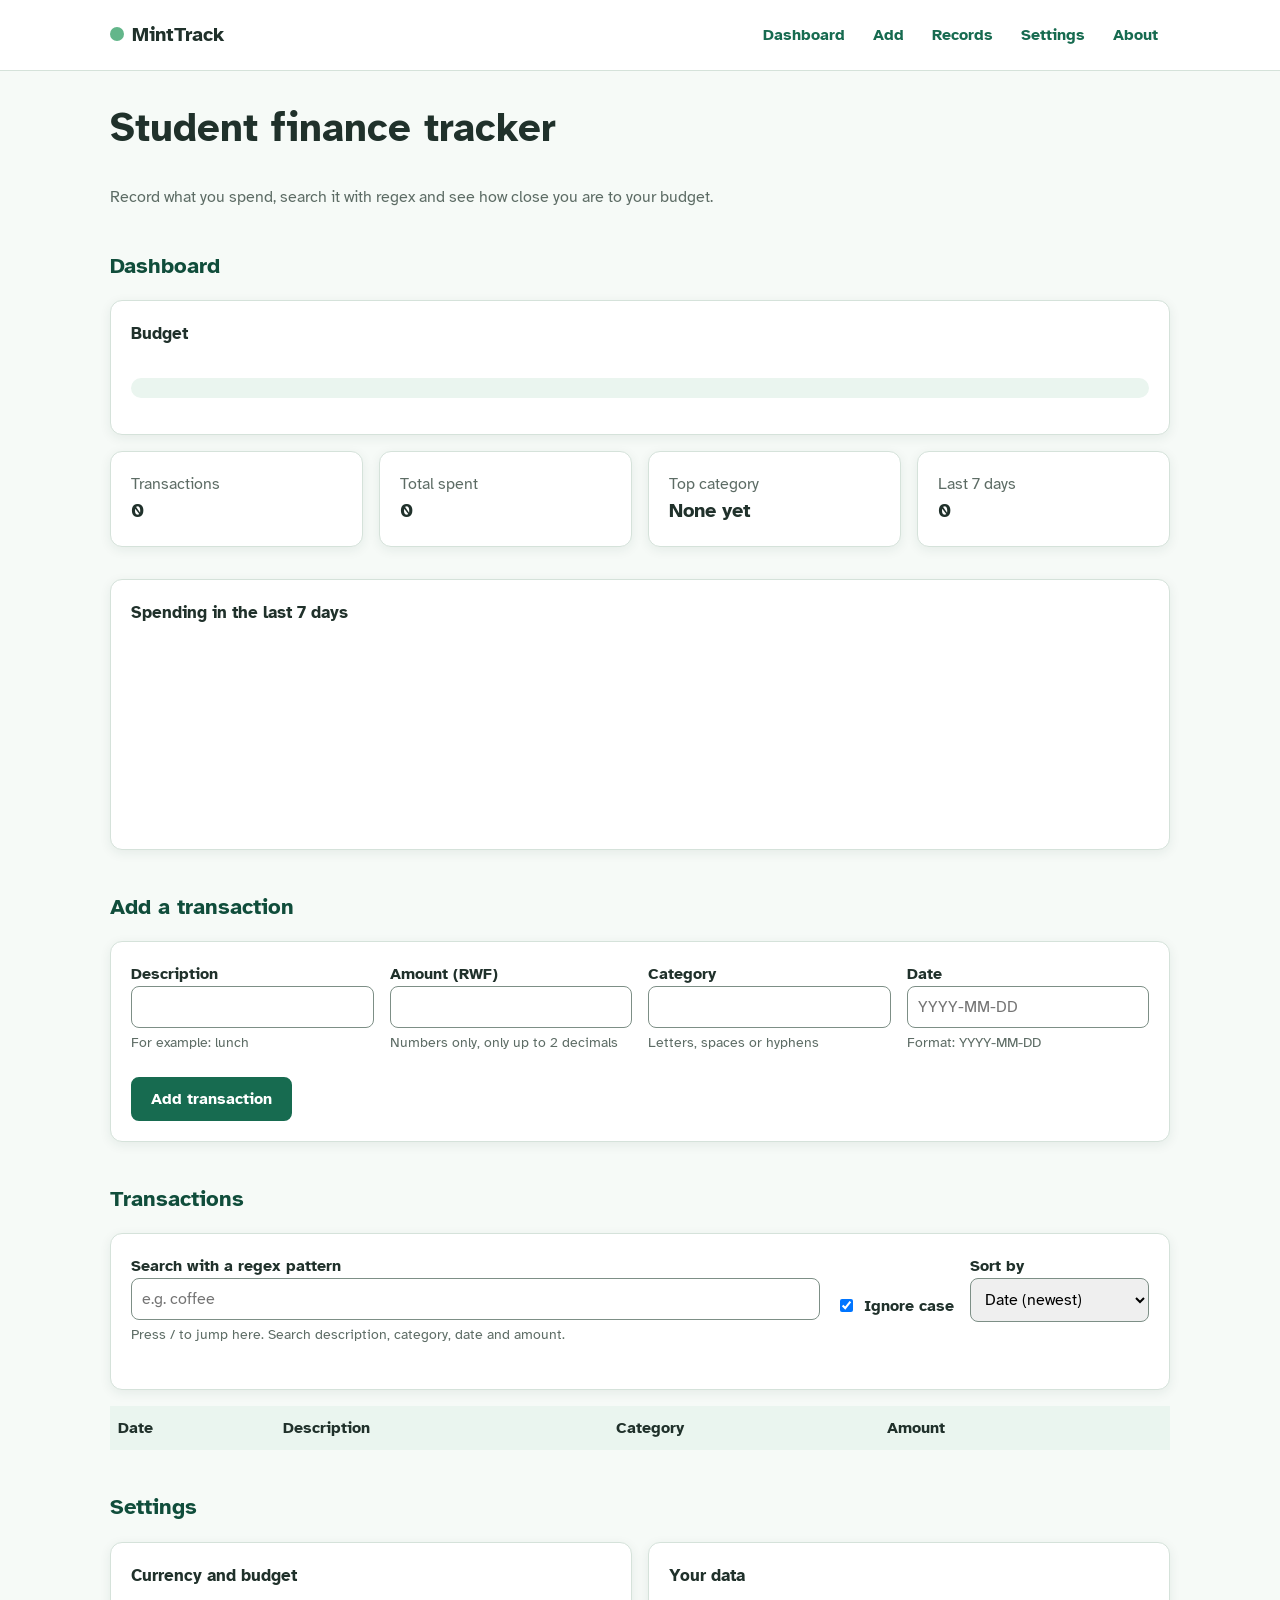
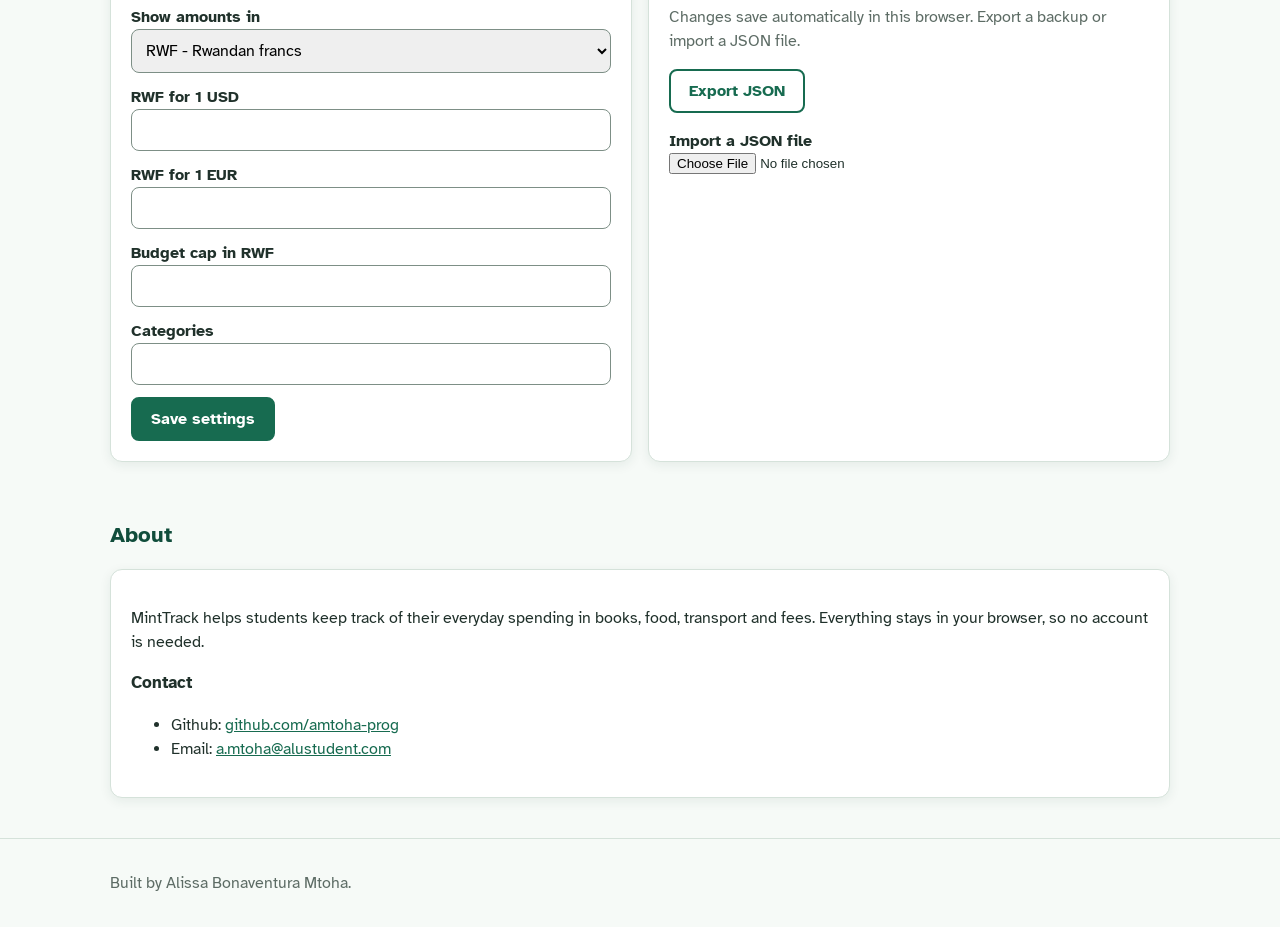
==== commit 7048553d: "Added semicolon on .error" ====
--- a/index.html
+++ b/index.html
@@ -23,7 +23,7 @@
           <li><a href="#add">Add</a></li>
           <li><a href="#records">Records</a></li>
           <li><a href="#settings">Settings</a></li>
-          <li><a href=#about>About</a></li>
+          <li><a href="#about">About</a></li>
         </ul>
       </nav>
     </div>
@@ -77,7 +77,7 @@
             <label for="amount">Amount (RWF)</label>
             <input id="amount" name="amount" type="text" inputmode="decimal" autocomplete="off"
               aria-describedby="amount-hint amount-error">
-            <p id="amount-hint" class="hint">Numbeers only, only up to 2 decimals</p>
+            <p id="amount-hint" class="hint">Numbers only, only up to 2 decimals</p>
             <p id="amount-error" class="error" aria-live="polite"></p>
           </div>
           <div class="field">
--- a/styles/main.css
+++ b/styles/main.css
@@ -1,3 +1,5 @@
+*, *::before, *::after { box-sizing: border-box; }
+
 body{
   margin:0;
   font-family: "Atkinson Hyperlegible", Arial, sans-serif;
@@ -18,11 +20,13 @@
 :focus-visible{outline: 3px solid #20312b; outline-offset: 2px;}
 
 .visually-hidden{
-  position:absolute;
+  position: absolute;
   width: 1px;
   height: 1px;
+  margin: -1px;
   overflow: hidden;
-  clip:rect(0 0 0 0);
+  clip: rect(0 0 0 0);
+  white-space: nowrap;
 }
 
 .skip-link{
@@ -44,7 +48,8 @@
 
 .logo-dot{display: inline-block; width: 14px; height: 14px; margin-right: 8px; border-radius: 50%; background-color: #63b68a;}
 
-.nav-list{display: flex; flex-wrap: wrap; gap: 4px; padding: 8px 12px; color:#176b50; font-weight: bold; text-decoration: none; border-radius: 6px;}
+.nav-list{display: flex; flex-wrap: wrap; gap: 4px; margin: 0; padding: 0; list-style: none;}
+.nav-list a{display: block; padding: 8px 12px; color: #176b50; font-weight: bold; text-decoration: none; border-radius: 6px;}
 .nav-list a:hover {background-color:#eaf5ef;}
 
 .site-footer{margin-top: 40px; padding: 16px 0; color:#5d6c65; border-top: 1px solid #d5e2da;}
@@ -71,9 +76,12 @@
   cursor: pointer;
   transition: background-color 0.2s;
 }
-.btn:hover{background-color:#104d3b}
-
-.btn.light{color:#176b50; background-color:#ffffff; border-color:#a62929;}
+.btn:hover{background-color:#104d3b;}
+
+.btn.light{color:#176b50; background-color:#ffffff; border-color:#176b50;}
+.btn.light:hover{background-color:#eaf5ef;}
+
+.btn.red{color:#a62929; background-color: #ffffff; border-color:#a62929;}
 .btn.red:hover{background-color: #fcecec;}
 
 .btn.small{padding: 4px 12px; font-size: 14px;}
@@ -91,7 +99,7 @@
 .meter-fill.over{background-color: #a62929;}
 
 .cap-msg{ font-weight: bold;}
-.cap-msg.over{ color: #a62929}
+.cap-msg.over{ color: #a62929;}
 
 
 .stats{display: flex; flex-wrap: wrap; gap: 0 16px; padding: 0; list-style: none;}
@@ -99,7 +107,7 @@
 .stats strong{ font-size: 20px;}
 
 .chart{ display: flex; align-items: flex-end; gap: 8px; height: 170px; padding: 0; list-style: none;}
-.bar-item{ display: flex; flex-direction: column; align-items: center; flex: 1; width: 100%;}
+.bar-item{ display: flex; flex-direction: column; align-items: center; flex: 1; height: 100%;}
 .bar-track{display: flex; align-items: flex-end; justify-content: center; flex: 1; width: 100%;}
 .bar-label{font-size: 13px; color:#5d6c65;}
 
@@ -110,7 +118,7 @@
   background-color:#176b50;
   border-radius: 6px 6px 0 0;
   transform-origin: bottom;
-  animation: grow 05.s;
+  animation: grow 0.5s;
 }
 @keyframes grow{from{transform: scaleY(0);}to{transform: scaleY(1);}}
 
@@ -130,8 +138,9 @@
 
 input[aria-invalid="true"] {border: 2px solid #a62929; background-color:#fcecec;}
 
-.hint{margin: 4px 0; font-size: 14px; font-weight: bold; color: #a62929;}
-.check{ margin-bottom: 12px;}
+.hint{margin: 4px 0; font-size: 14px; color: #5d6c65;}
+.error{margin: 4px 0; font-size: 14px; font-weight: bold; color: #a62929;}
+.check{display: flex; align-items: center; gap: 8px; margin-bottom: 12px;}
 .top-space{ margin-top: 16px;}
 
 /* --Transactions: cards on phones-- */
@@ -147,11 +156,16 @@
   border-radius: 10px;
 }
 
-.records td::before {display: flex; justify-content: space-between; padding: 4px 0;}
-
-.records td.actions {justify-content: flex-end; gap: 8px;}
-
-.empty{padding: 24px; text-align: senter; border: 2px dashed #d5e2da;}
+.records td{display: flex; justify-content: space-between; padding: 4px 0;}
+.records td::before{content: attr(data-label); font-weight: bold;}
+.records td.actions{justify-content: flex-end; gap: 8px;}
+.records td.actions::before{content: none;}
+.records input{width: 100%; max-width: 14rem;}
+
+
+mark{ color: #20312b; background-color: #ffe28a;}
+
+.empty{padding: 24px; text-align: center; border: 2px dashed #d5e2da;}
 
 /* --Message box-- */
 .toast{
@@ -166,3 +180,33 @@
   transition: opacity 0.3s;
 }
 .toast.show{opacity: 1;}
+
+@media (min-width: 360px){
+  h1{font-size: 32px;}
+  .container{padding: 0 20px;}
+}
+
+
+@media (min-width: 768px){
+  .header-inner{flex-direction: row; justify-content: space-between; align-items: center;}
+  .form-row, .toolbar, .split{flex-direction: row; gap: 16px;}
+  .split > *{flex: 1;}
+  .stats li{width: calc(25% - 12px);}
+  .grow{flex: 1;}
+}
+
+@media(min-width: 1024px){
+  h1{font-size: 40px;}
+  .big{font-size: 32px;}
+  .form-row .field{width: calc(25% - 12px);}
+
+  .records thead{display: table-header-group;}
+  .records th{padding: 10px 8px; text-align: left; background-color: #eaf5ef;}
+  .records tr{display: table-row; margin: 0; padding: 0; background: none; border: 0; border-radius: 0;}
+  .records td{display: table-cell; padding: 10px 8px; border-bottom: 1px solid #d5e2da;}
+  .records td::before{content: none;}
+}
+
+@media (prefers-reduced-motion: reduce){
+  *{animation: none !important; transition: none !important;}
+}
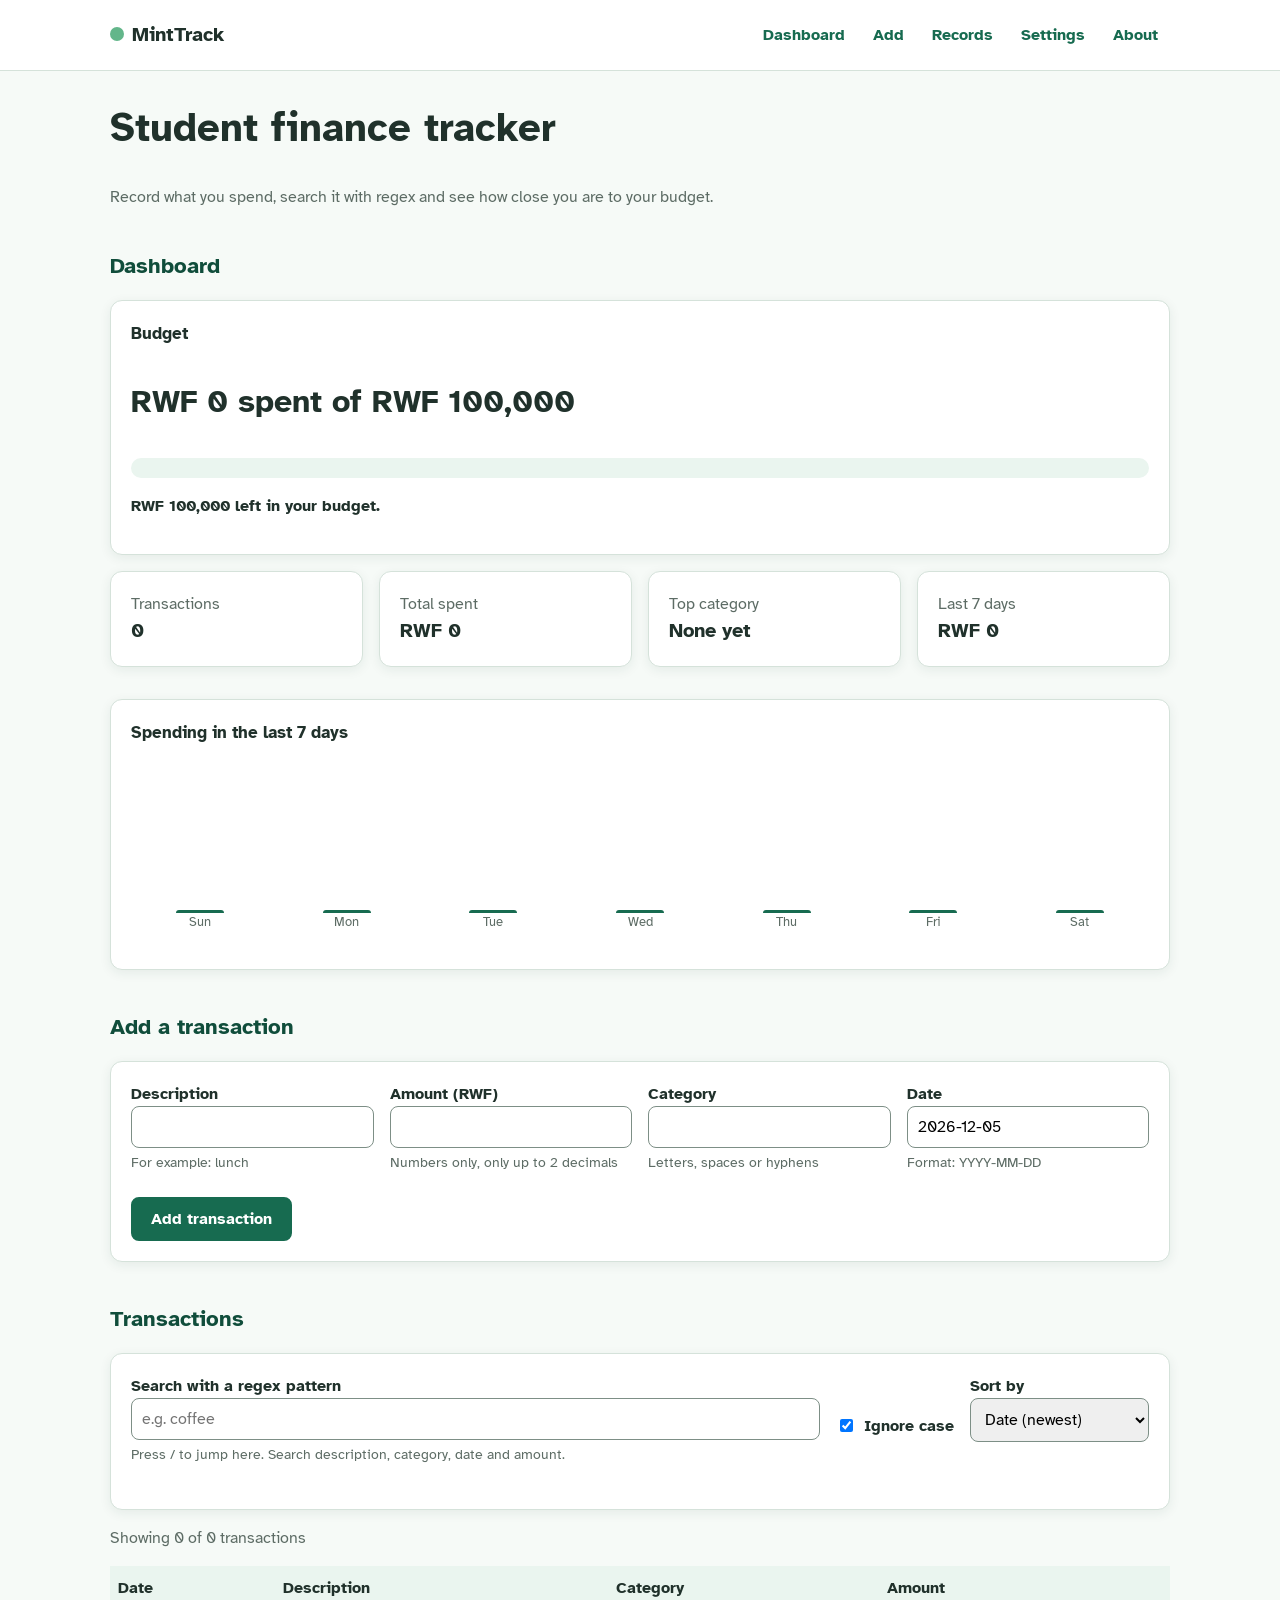
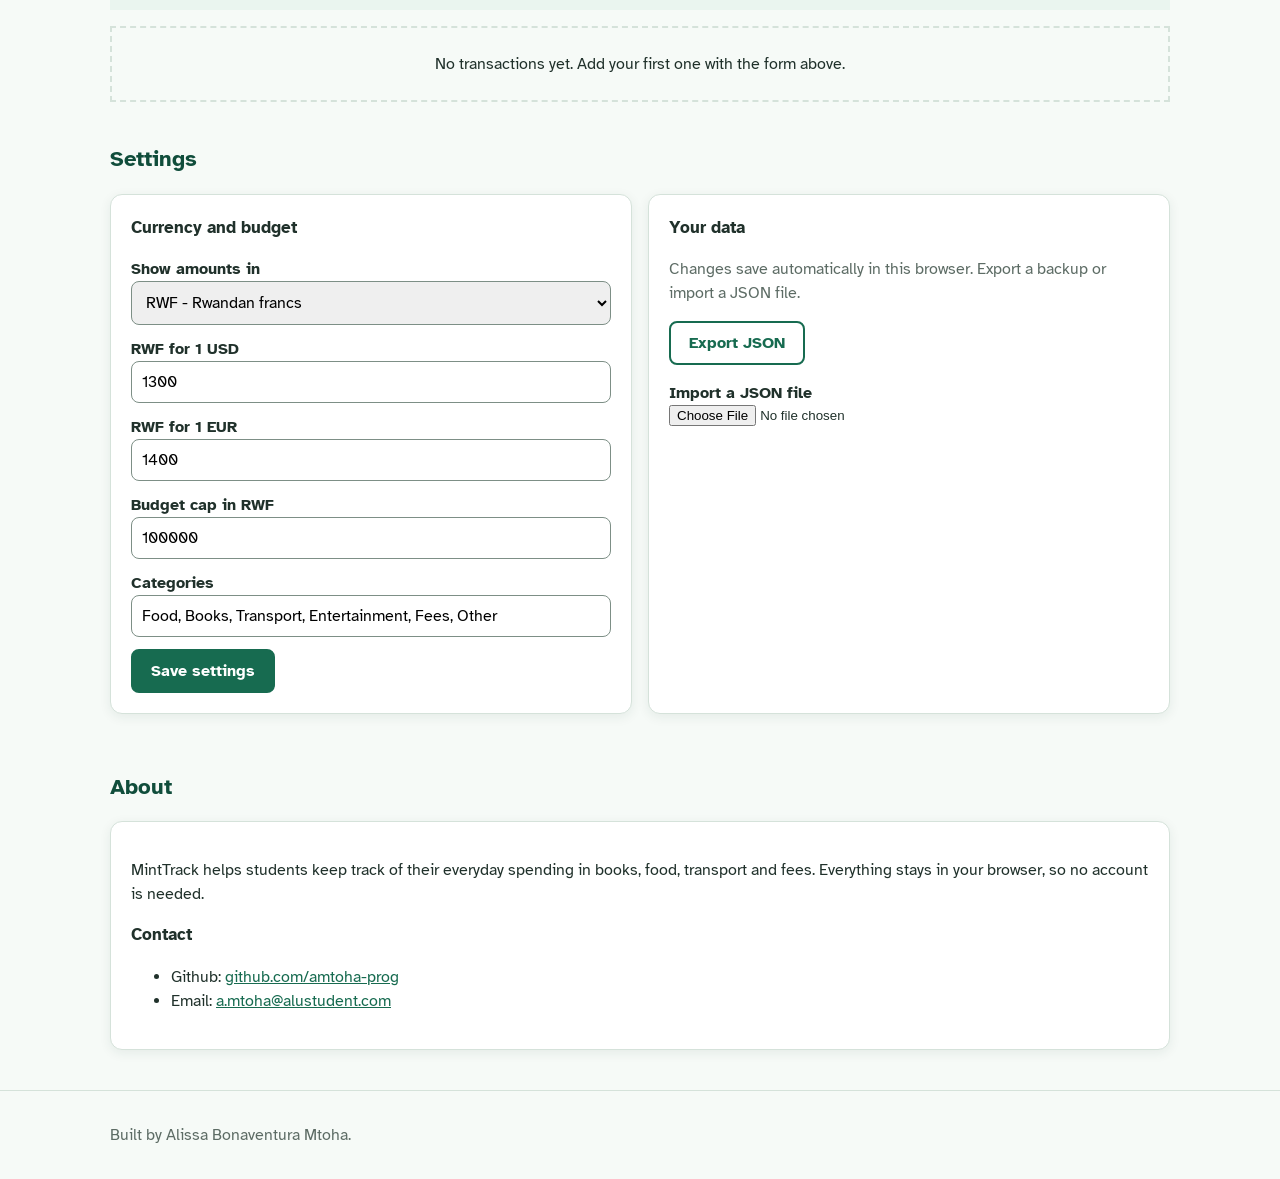
==== commit f04e6f47: "Linked validator, main and events scripts" ====
--- a/index.html
+++ b/index.html
@@ -9,8 +9,11 @@
   <link rel="stylesheet"
     href="https://fonts.googleapis.com/css2?family=Atkinson+Hyperlegible:wght@400;700&display=swap">
   <link rel="stylesheet" href="styles/main.css">
+
+  <script src="scripts/validator.js" defer></script>
+  <script src="scripts/main.js" defer></script>
+  <script src="scripts/events.js" defer></script>
 </head>
-
 <body>
   <a class="skip-link" href="#main"> Skip to main content</a>
 
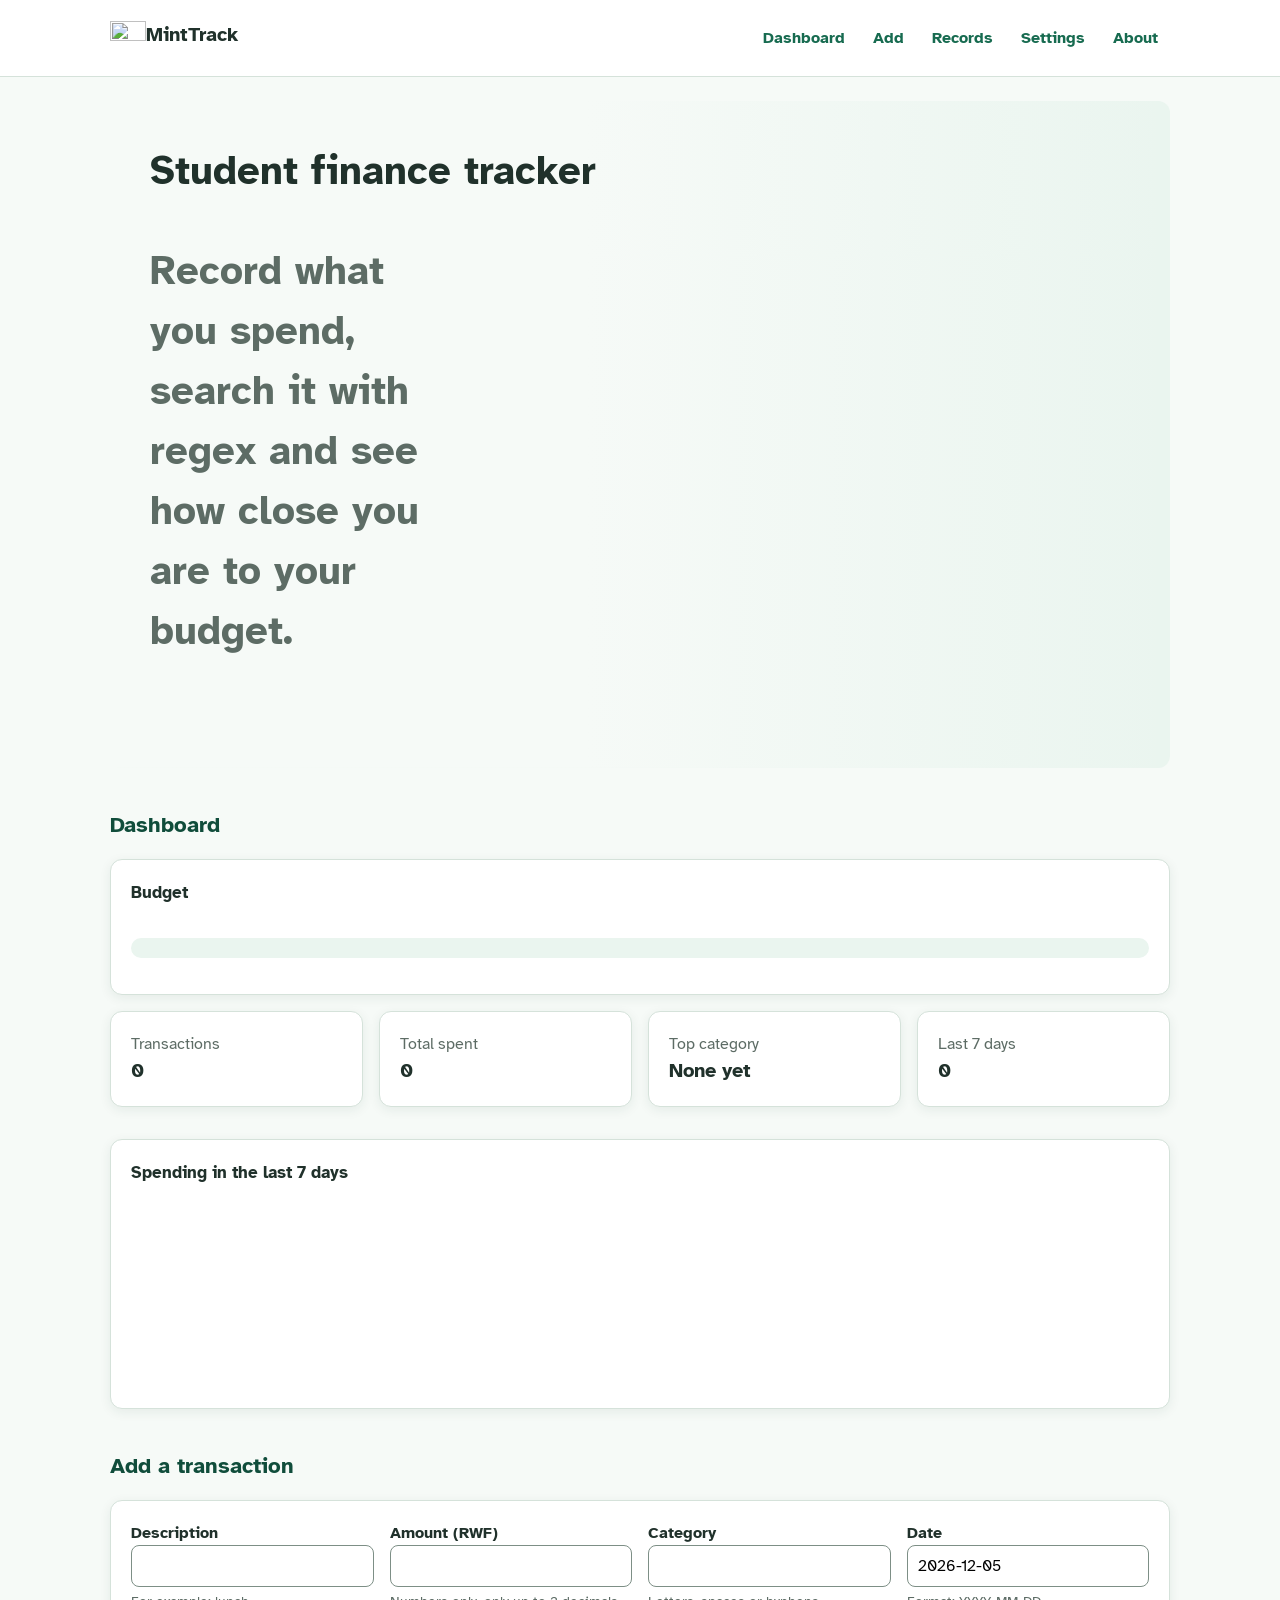
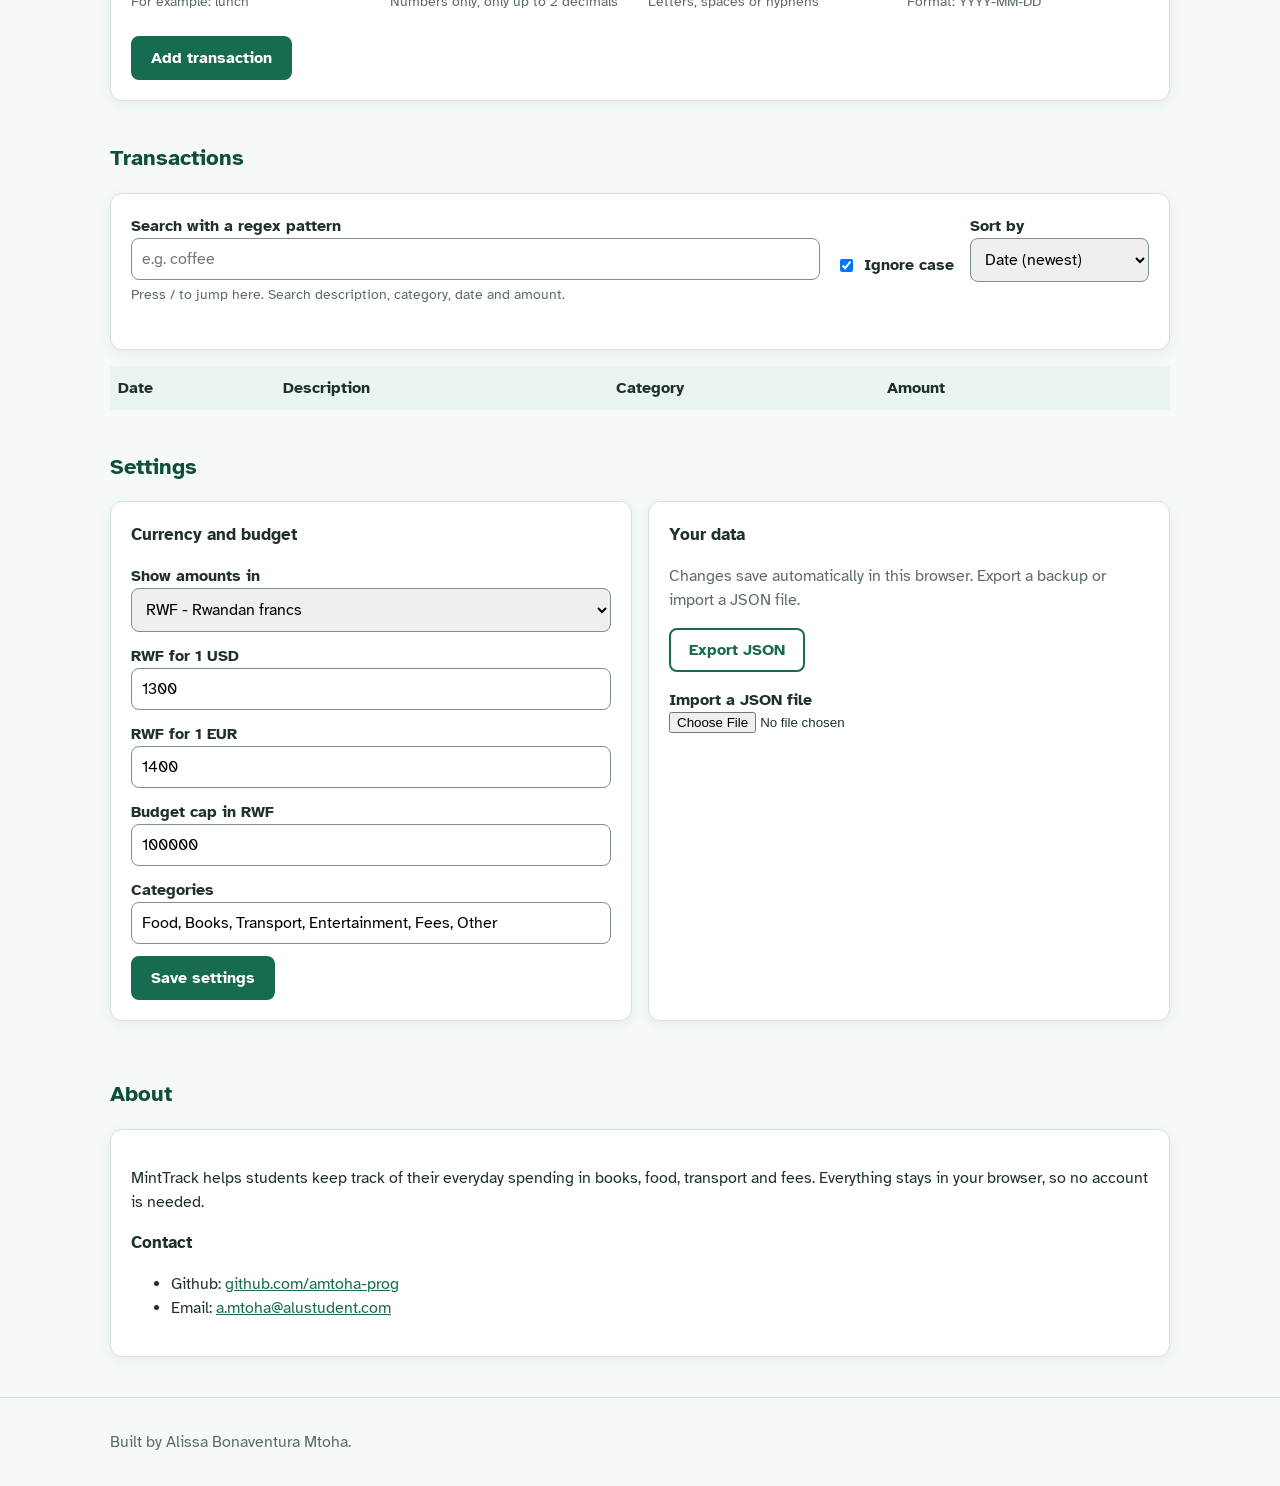
==== commit 9b52ea34: "Added images and logo" ====
--- a/index.html
+++ b/index.html
@@ -9,6 +9,7 @@
   <link rel="stylesheet"
     href="https://fonts.googleapis.com/css2?family=Atkinson+Hyperlegible:wght@400;700&display=swap">
   <link rel="stylesheet" href="styles/main.css">
+  <link rel="icon" href="assets/favicon.png" type="image/png"
 
   <script src="scripts/validator.js" defer></script>
   <script src="scripts/main.js" defer></script>
@@ -19,7 +20,7 @@
 
   <header class="site-header">
     <div class="container header-inner">
-      <p class="logo"><span class="logo-dot" aria-hidden="true"></span>MintTrack</p>
+      <p class="logo"><img class="logo-img" src="assets/logo.png" alt="" width= "36" height="36">MintTrack</p>
       <nav aria-label="Main">
         <ul class="nav-list">
           <li><a href="#dashboard">Dashboard</a></li>
@@ -33,8 +34,10 @@
   </header>
 
   <main id="main" class="container" tabindex="-1">
-    <h1>Student finance tracker</h1>
-    <p class="muted">Record what you spend, search it with regex and see how close you are to your budget.</p>
+    <div class="hero">
+      <h1>Student finance tracker</h>
+      <p class="muted">Record what you spend, search it with regex and see how close you are to your budget.</p>
+    </div>
 
     <!--Dashboard-->
     <section id="dashboard" aria-labelledby="dashboard-title">
--- a/styles/main.css
+++ b/styles/main.css
@@ -15,6 +15,24 @@
 .muted{color:#5d6c65;}
 
 .container{max-width:1100px; margin: 0 auto; padding: 0 16px;}
+
+img{max-width: 100%; height: auto;}
+
+.hero{
+  margin-top: 24px;
+  padding: 32px 20px;
+  min-height: 260px;
+  border-radius: 12px;
+  display: flex;
+  flex-direction: column;
+  justify-content: center;
+  background-color: #eaf5ef;
+  background-image: linear-gradient(rgba(246, 250, 247, 0.88), rgba(246, 250, 247, 0.88)), url("../assets/manage-money.webp");
+  background-repeat: no-repeat;
+  background-position: center, right center;
+  background-size: cover, contain;
+}
+.hero h1{margin-top: 0;}
 
 /*----Accessibility----*/
 :focus-visible{outline: 3px solid #20312b; outline-offset: 2px;}
@@ -193,6 +211,12 @@
   .split > *{flex: 1;}
   .stats li{width: calc(25% - 12px);}
   .grow{flex: 1;}
+  .hero{
+    min-height: 320px;
+    padding: 40px;
+    background-image: linear-gradient(to right, #f6faf7 45%, rgba(246, 250, 247, 0)), url("../assets/manage-money.webp");
+  }
+  .hero h1, .hero p{max-width: 55%;}
 }
 
 @media(min-width: 1024px){
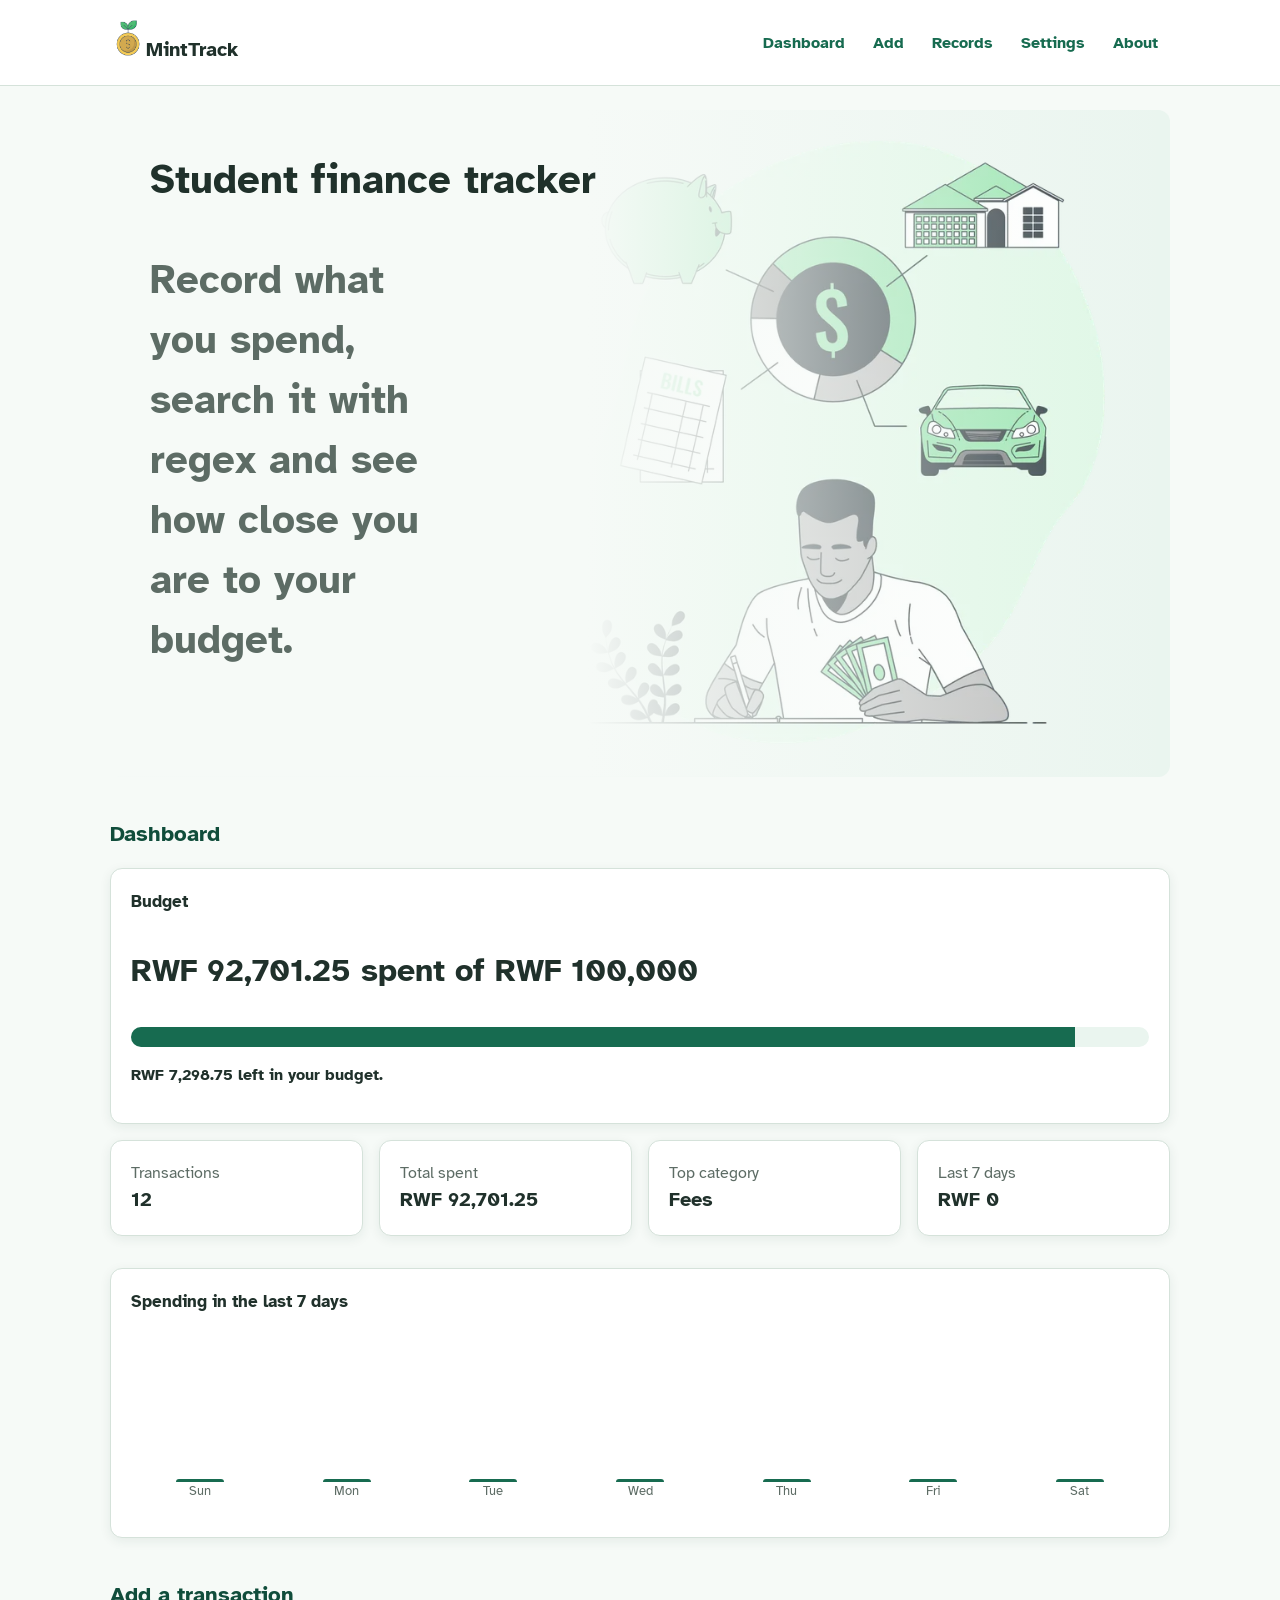
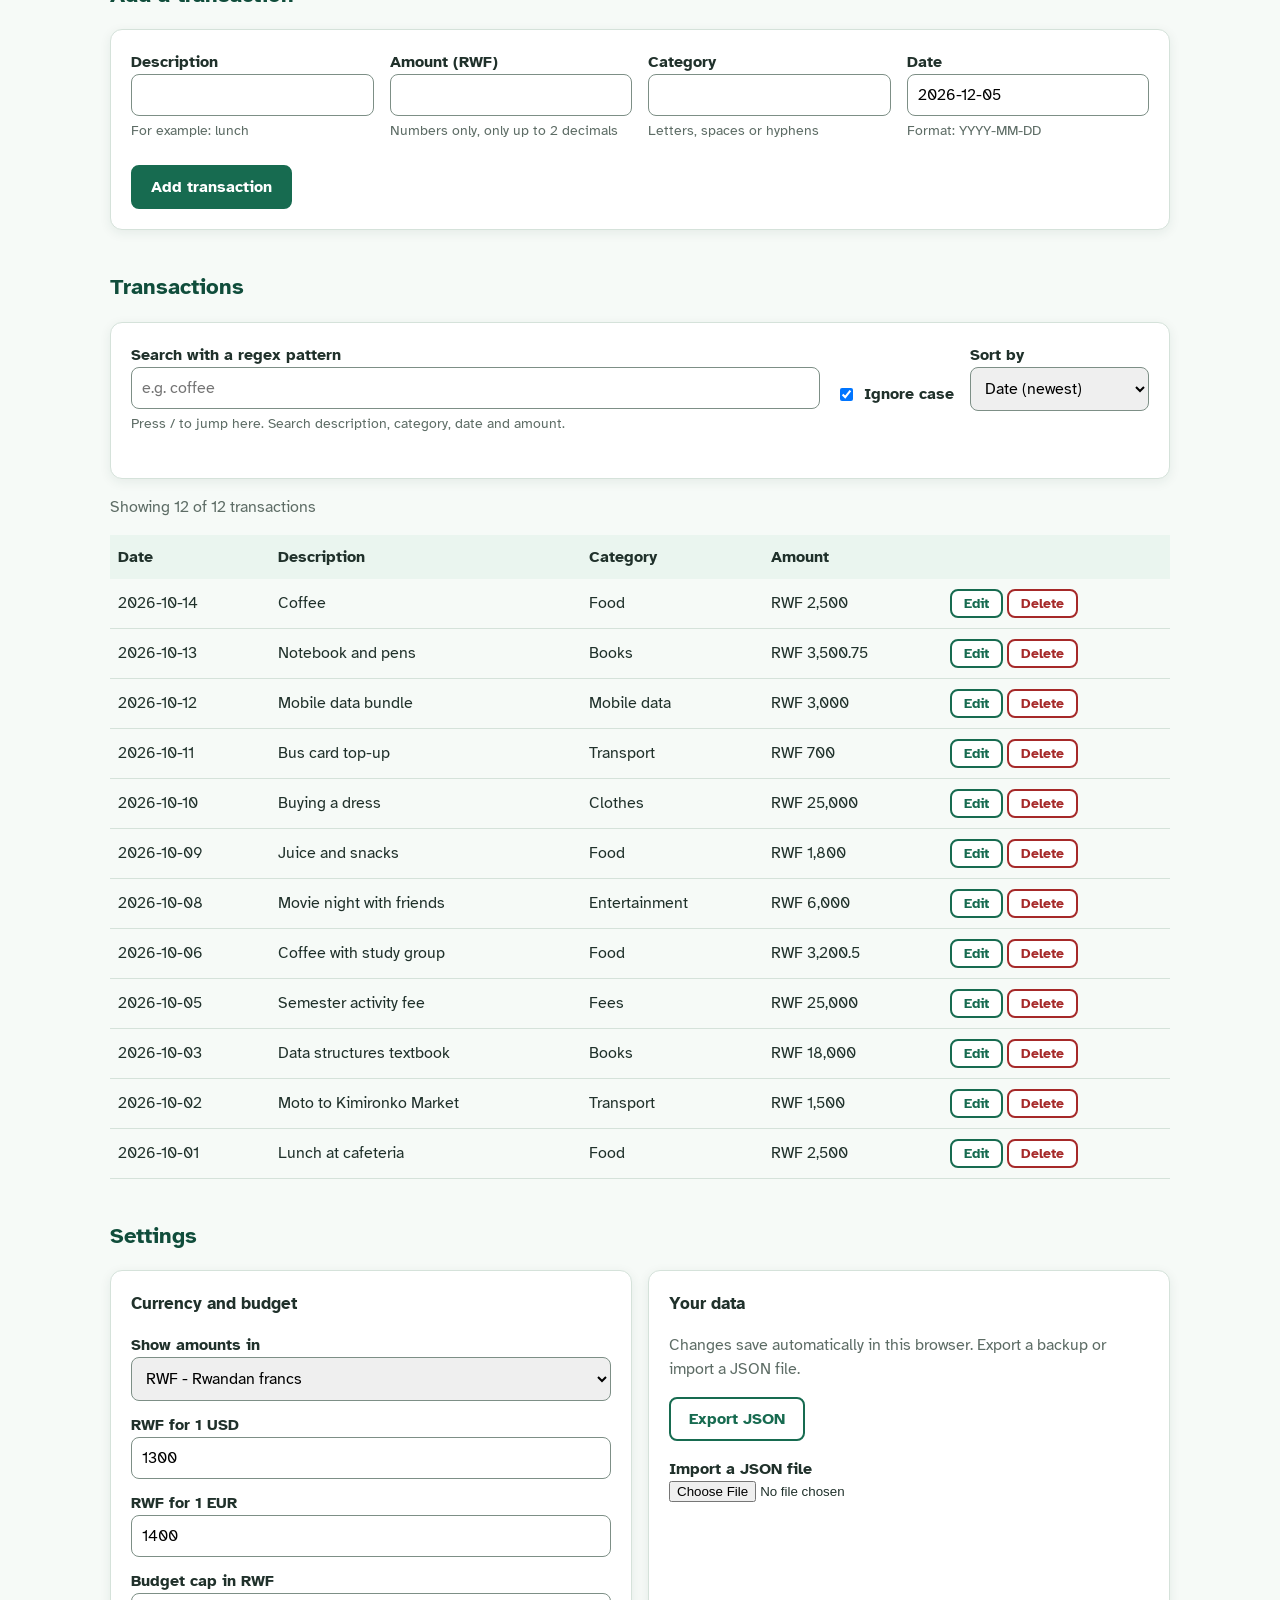
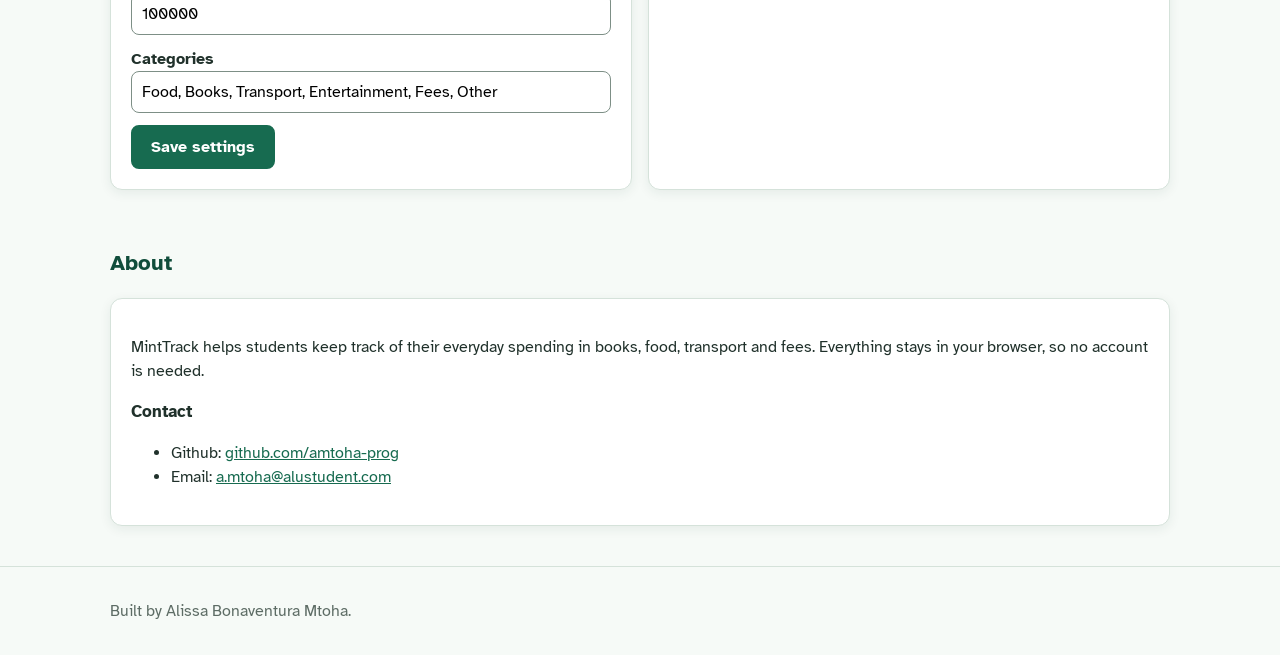
==== commit a06f0fe5: "Added a > on script" ====
--- a/index.html
+++ b/index.html
@@ -9,7 +9,7 @@
   <link rel="stylesheet"
     href="https://fonts.googleapis.com/css2?family=Atkinson+Hyperlegible:wght@400;700&display=swap">
   <link rel="stylesheet" href="styles/main.css">
-  <link rel="icon" href="assets/favicon.png" type="image/png"
+  <link rel="icon" href="assets/favicon.png" type="image/png">
 
   <script src="scripts/validator.js" defer></script>
   <script src="scripts/main.js" defer></script>
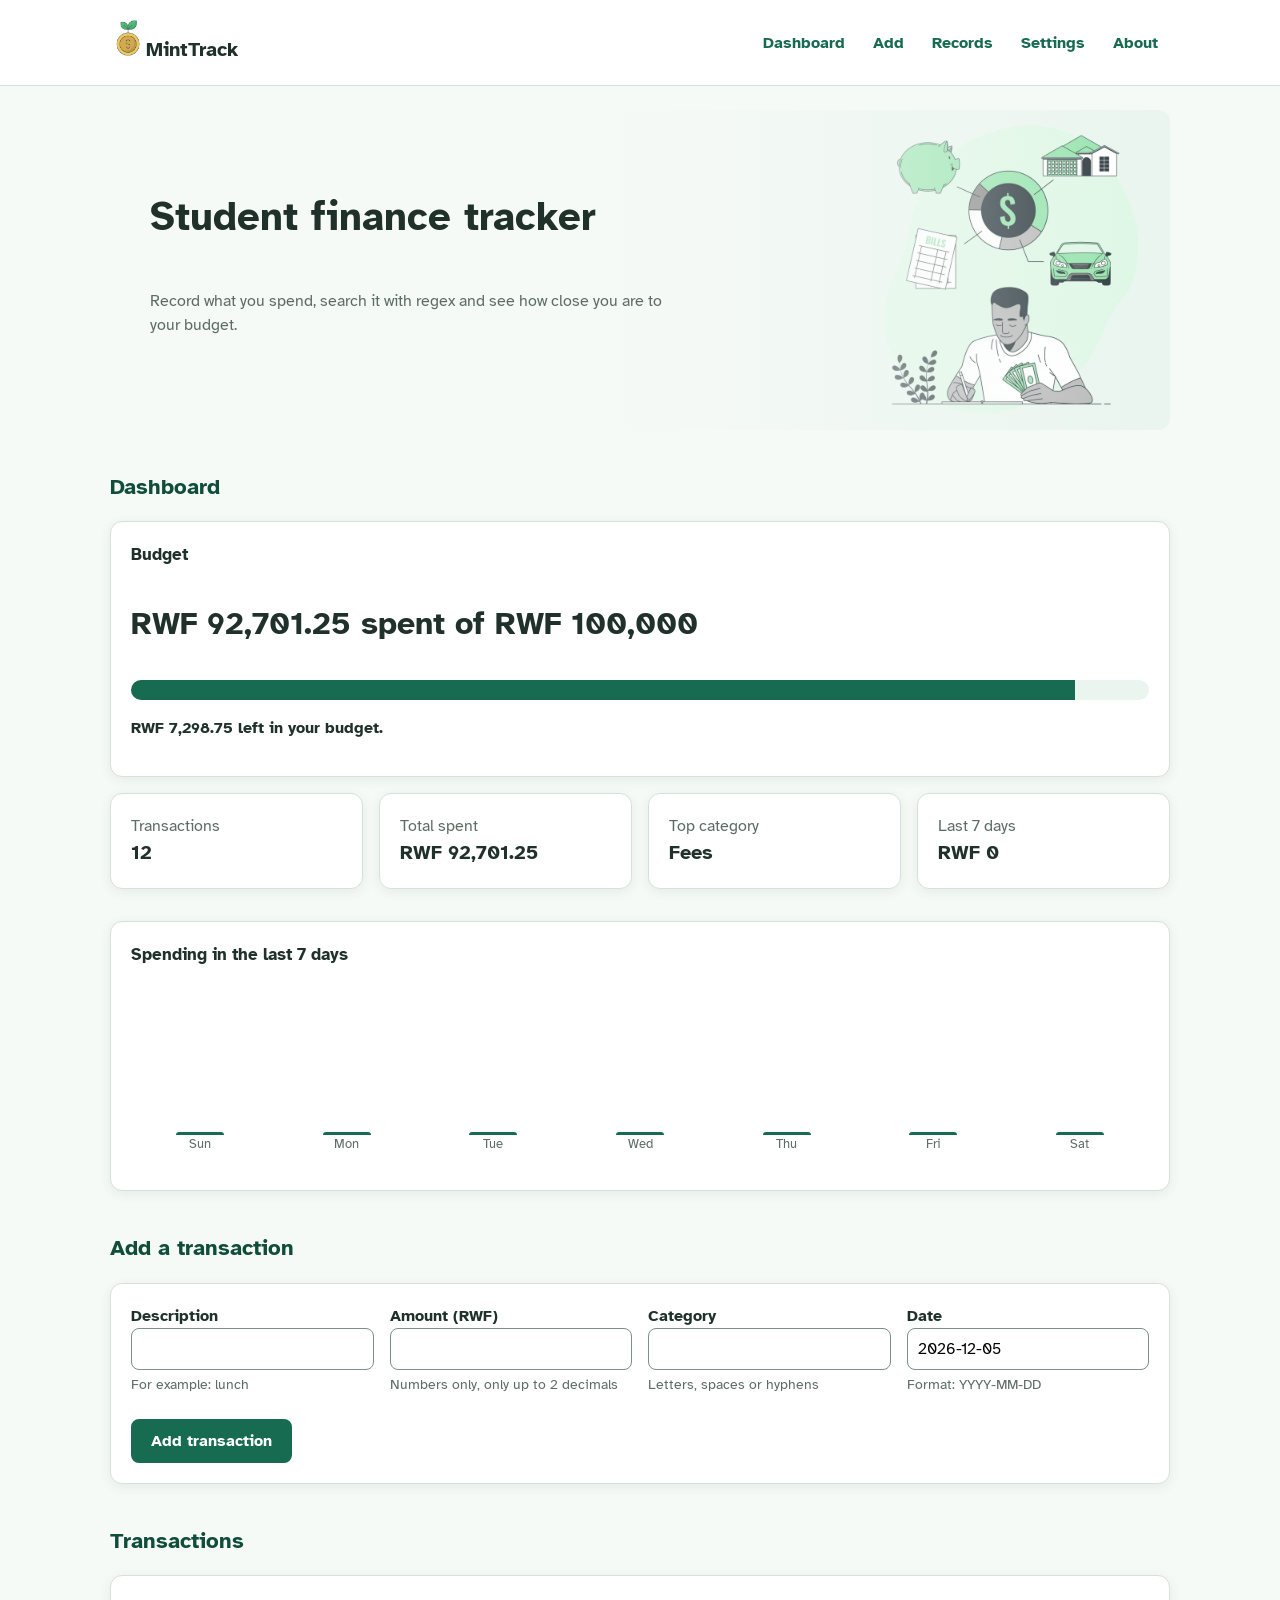
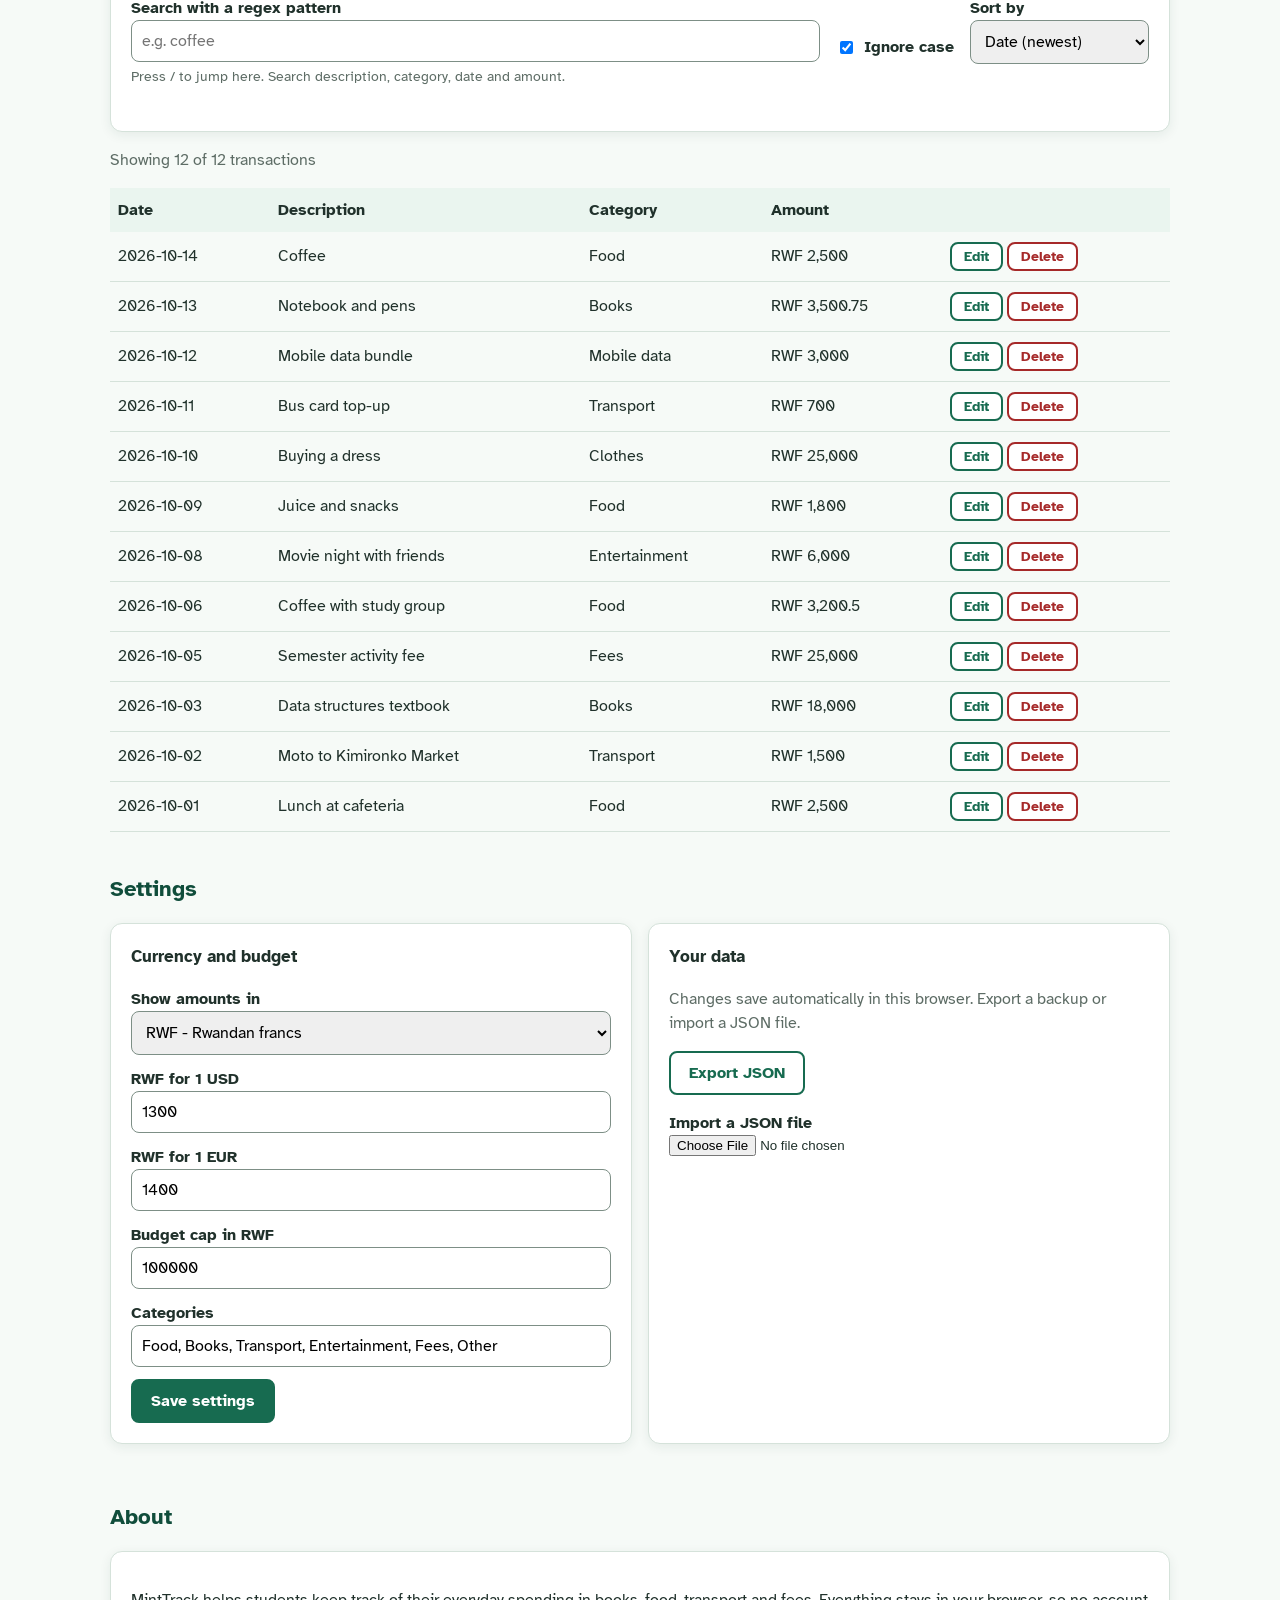
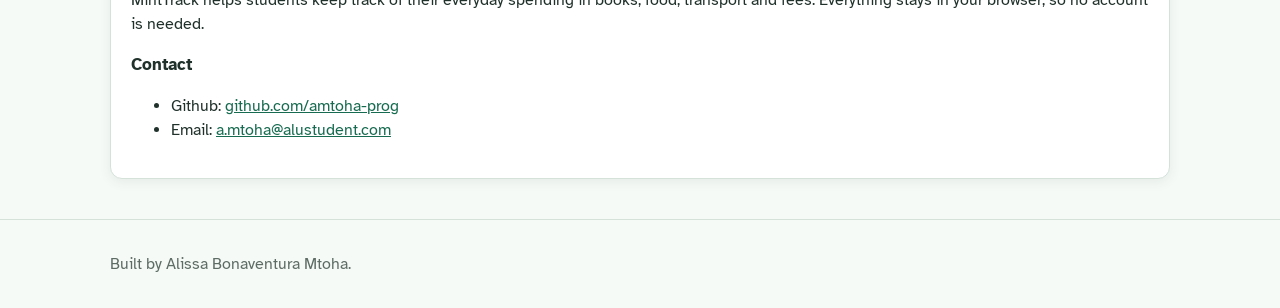
==== commit d0f14688: "Corrected typo so transactions can be added" ====
--- a/index.html
+++ b/index.html
@@ -35,7 +35,7 @@
 
   <main id="main" class="container" tabindex="-1">
     <div class="hero">
-      <h1>Student finance tracker</h>
+      <h1>Student finance tracker</h1>
       <p class="muted">Record what you spend, search it with regex and see how close you are to your budget.</p>
     </div>
 
